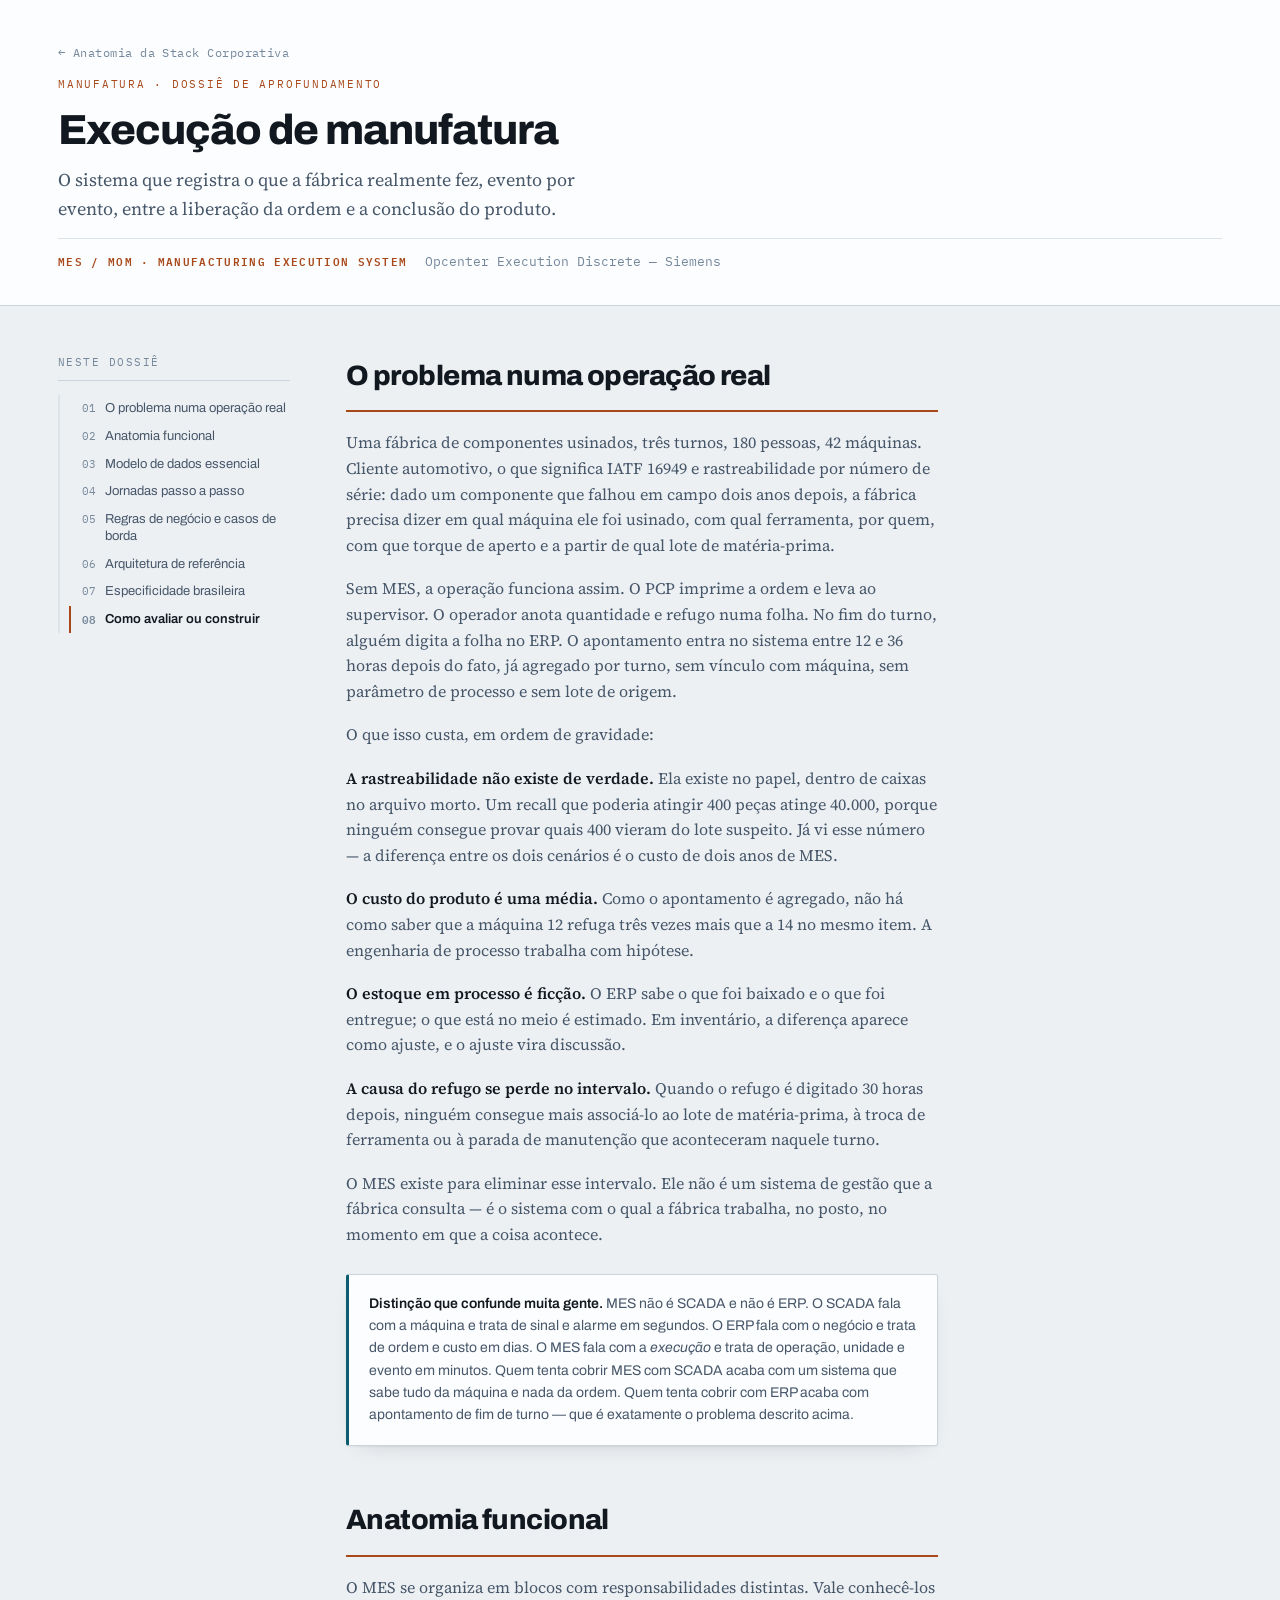
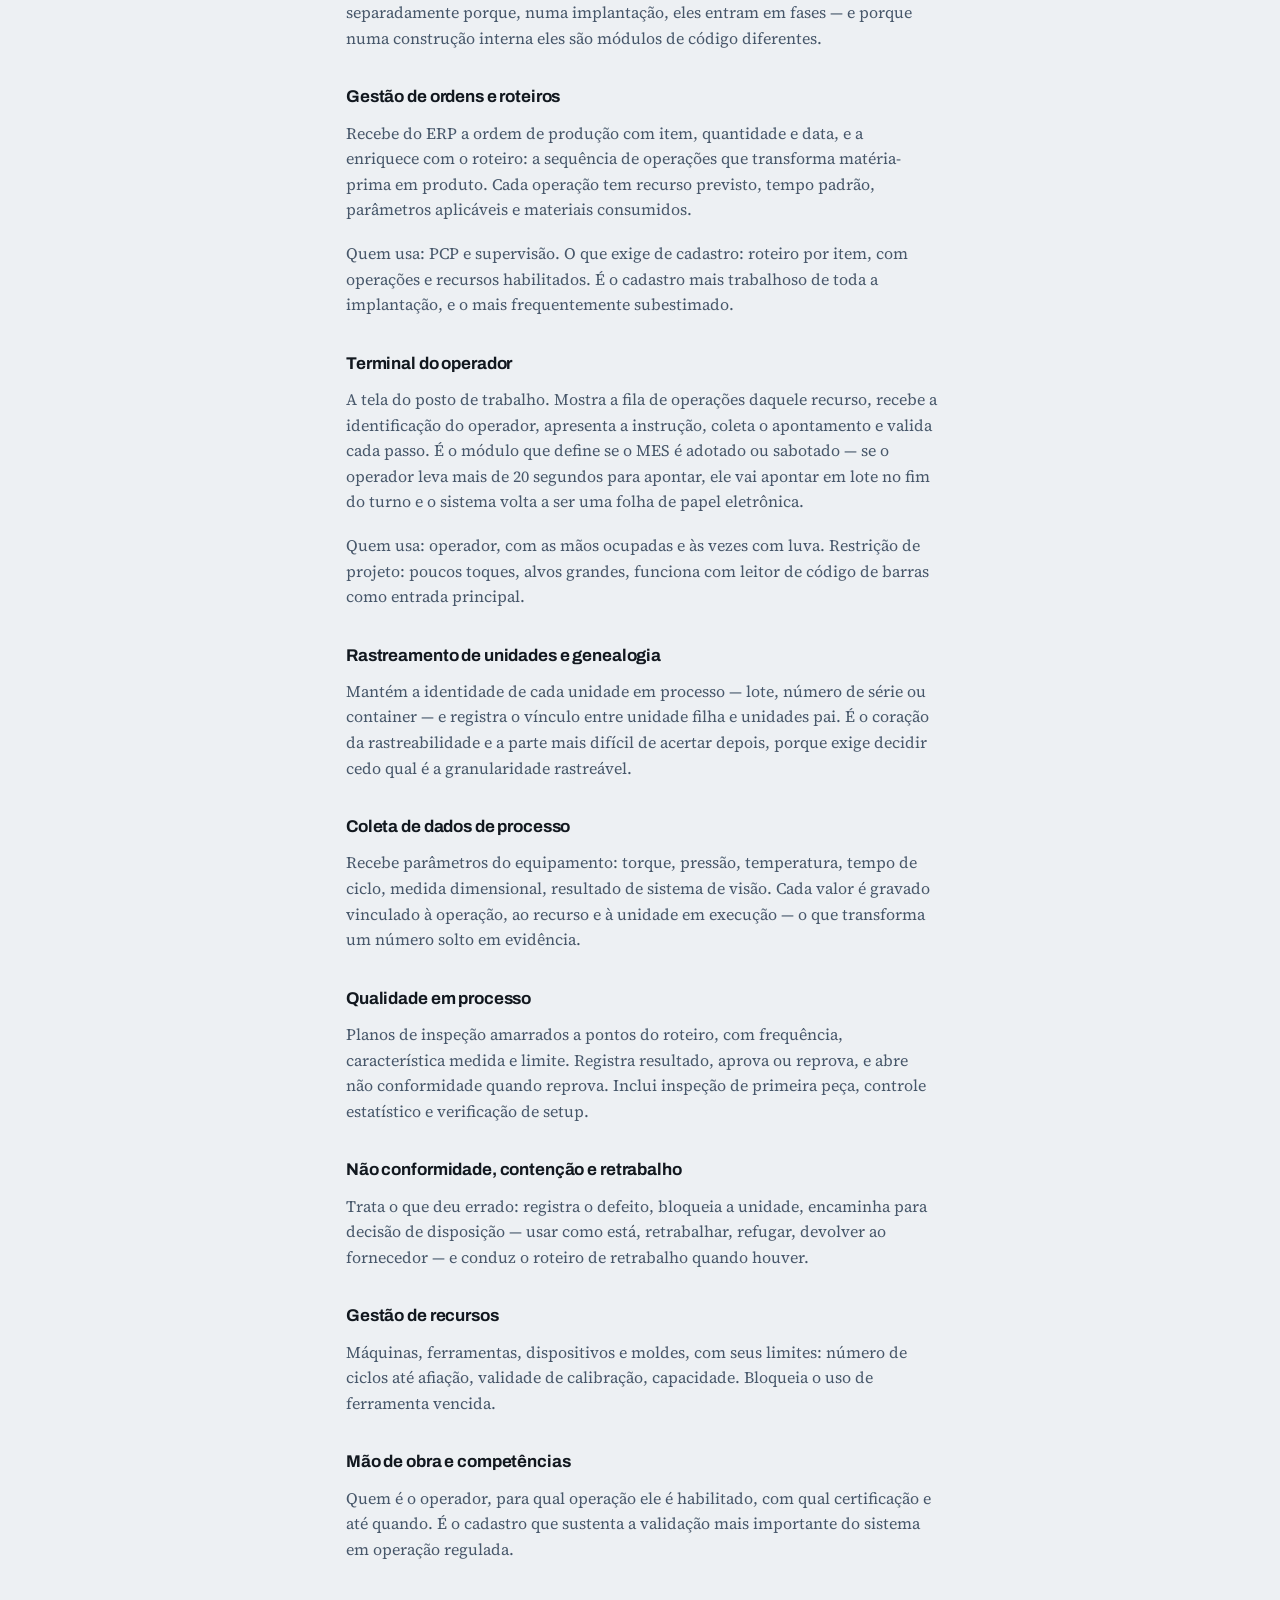
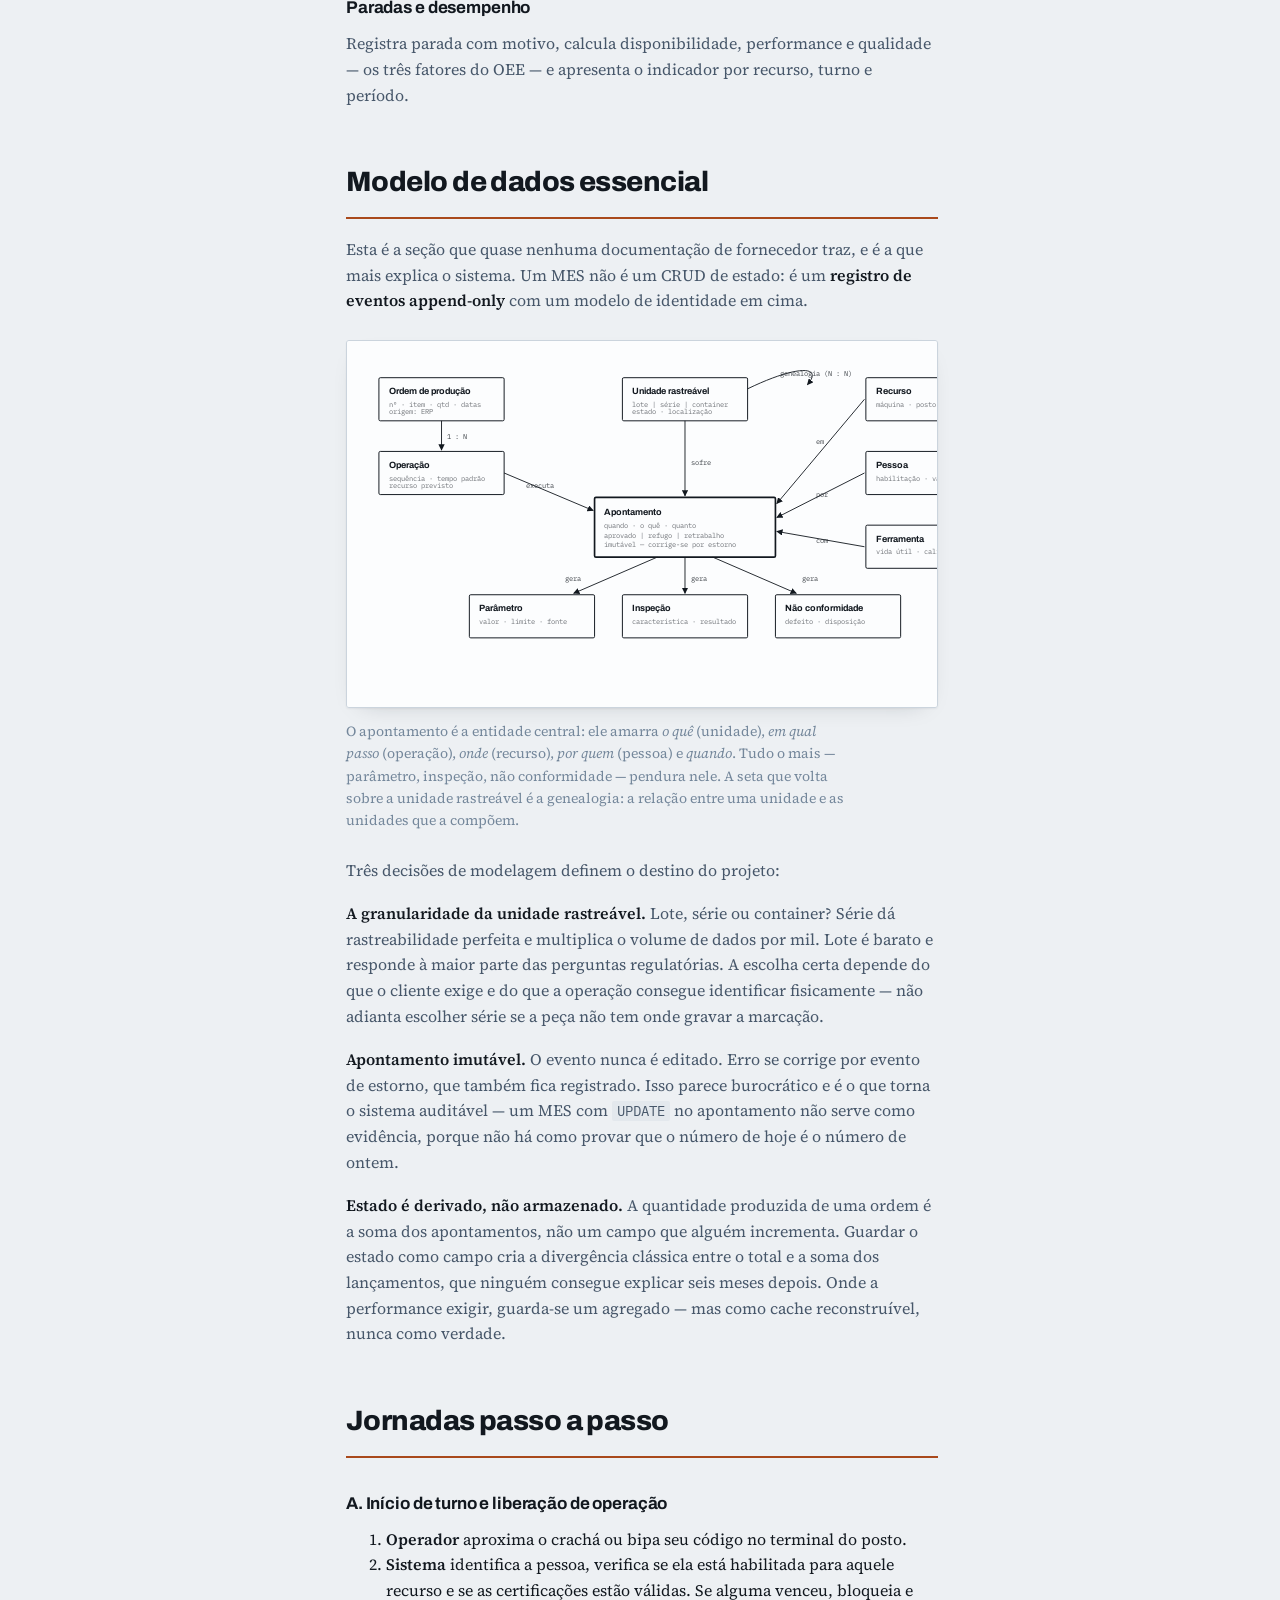
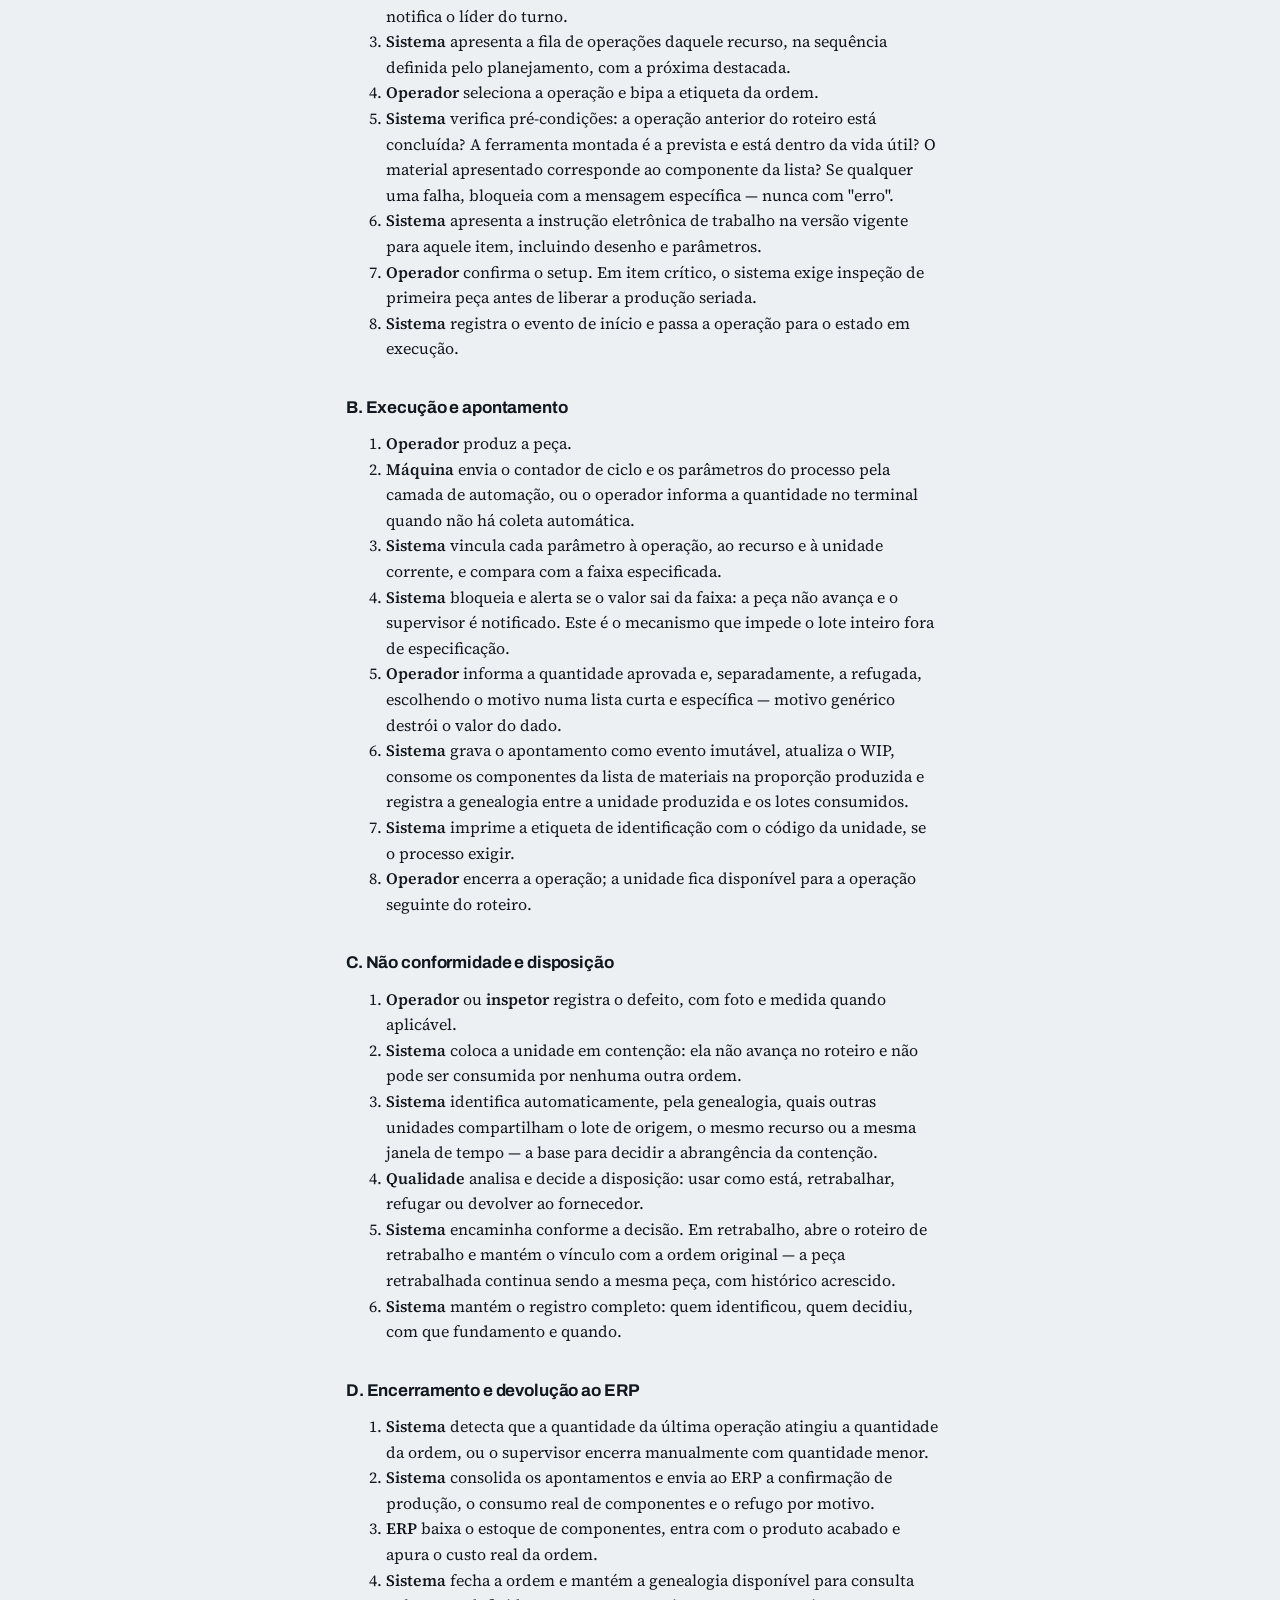
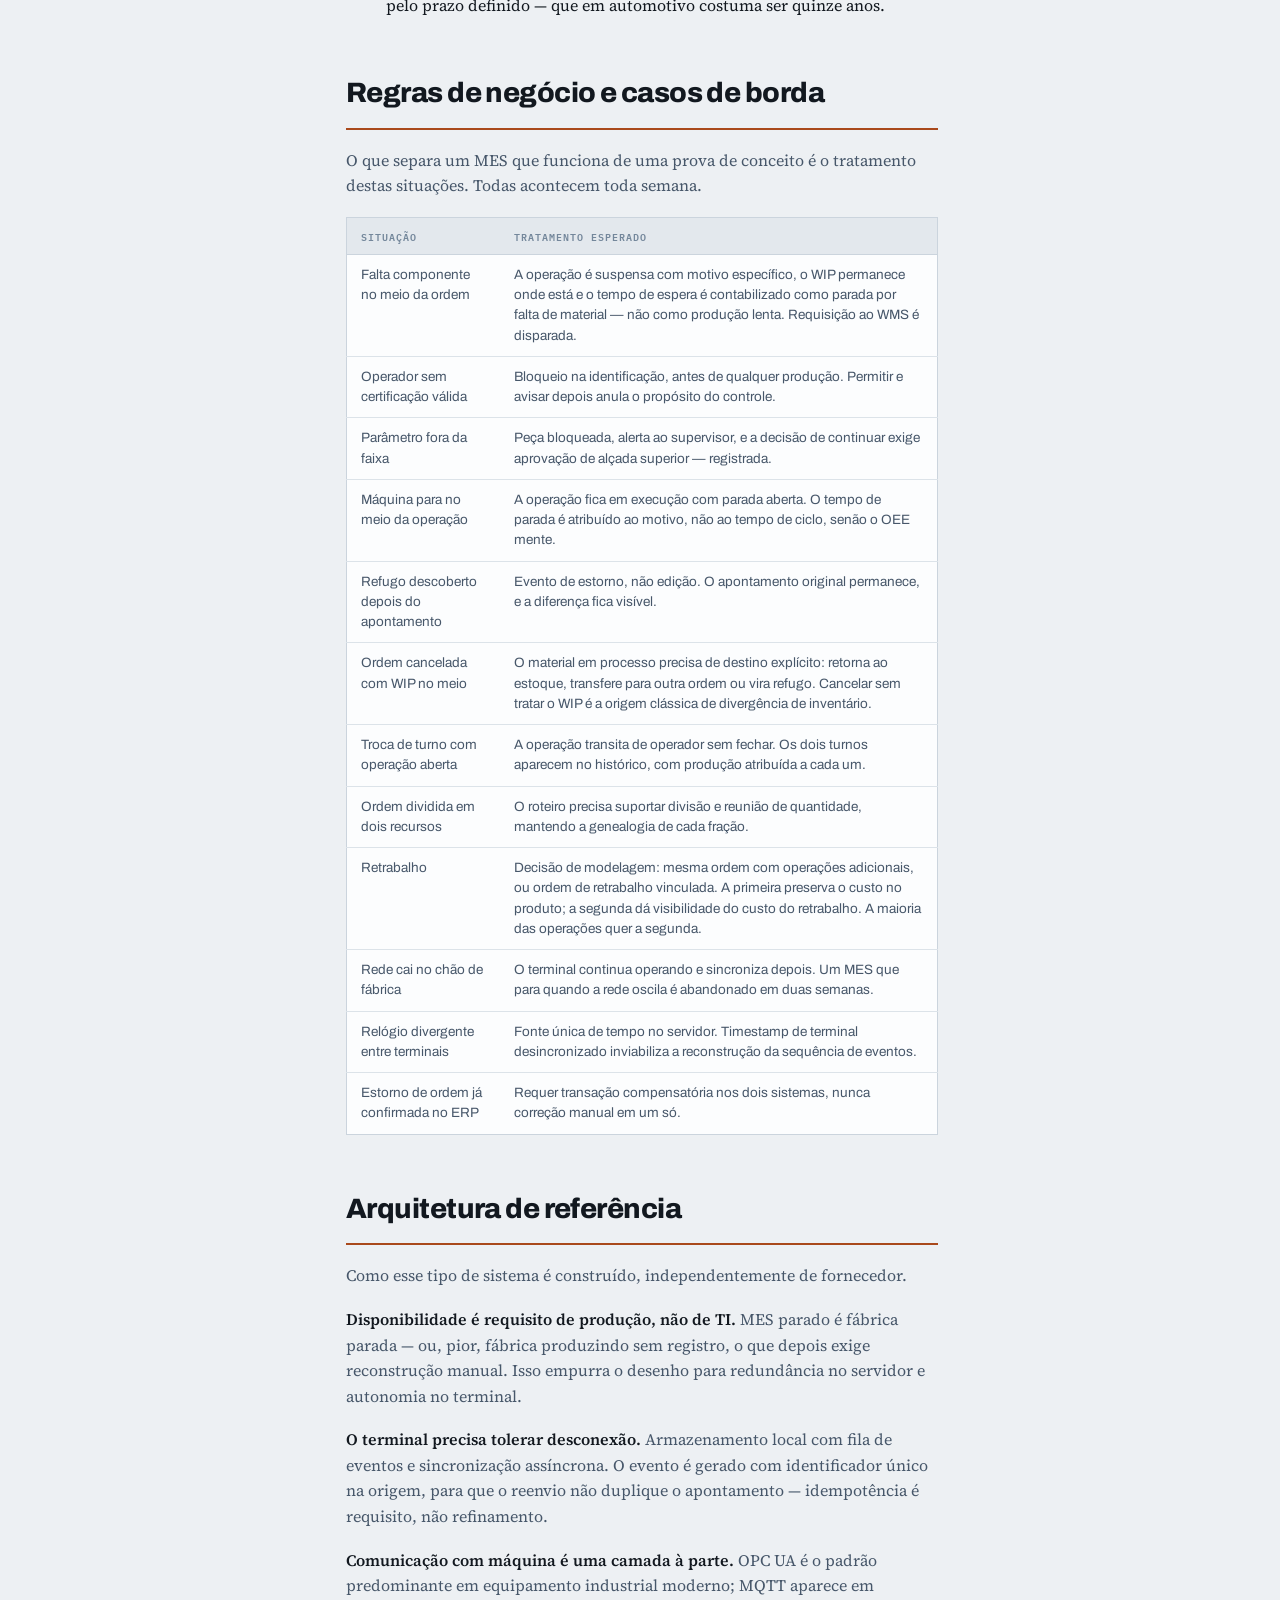
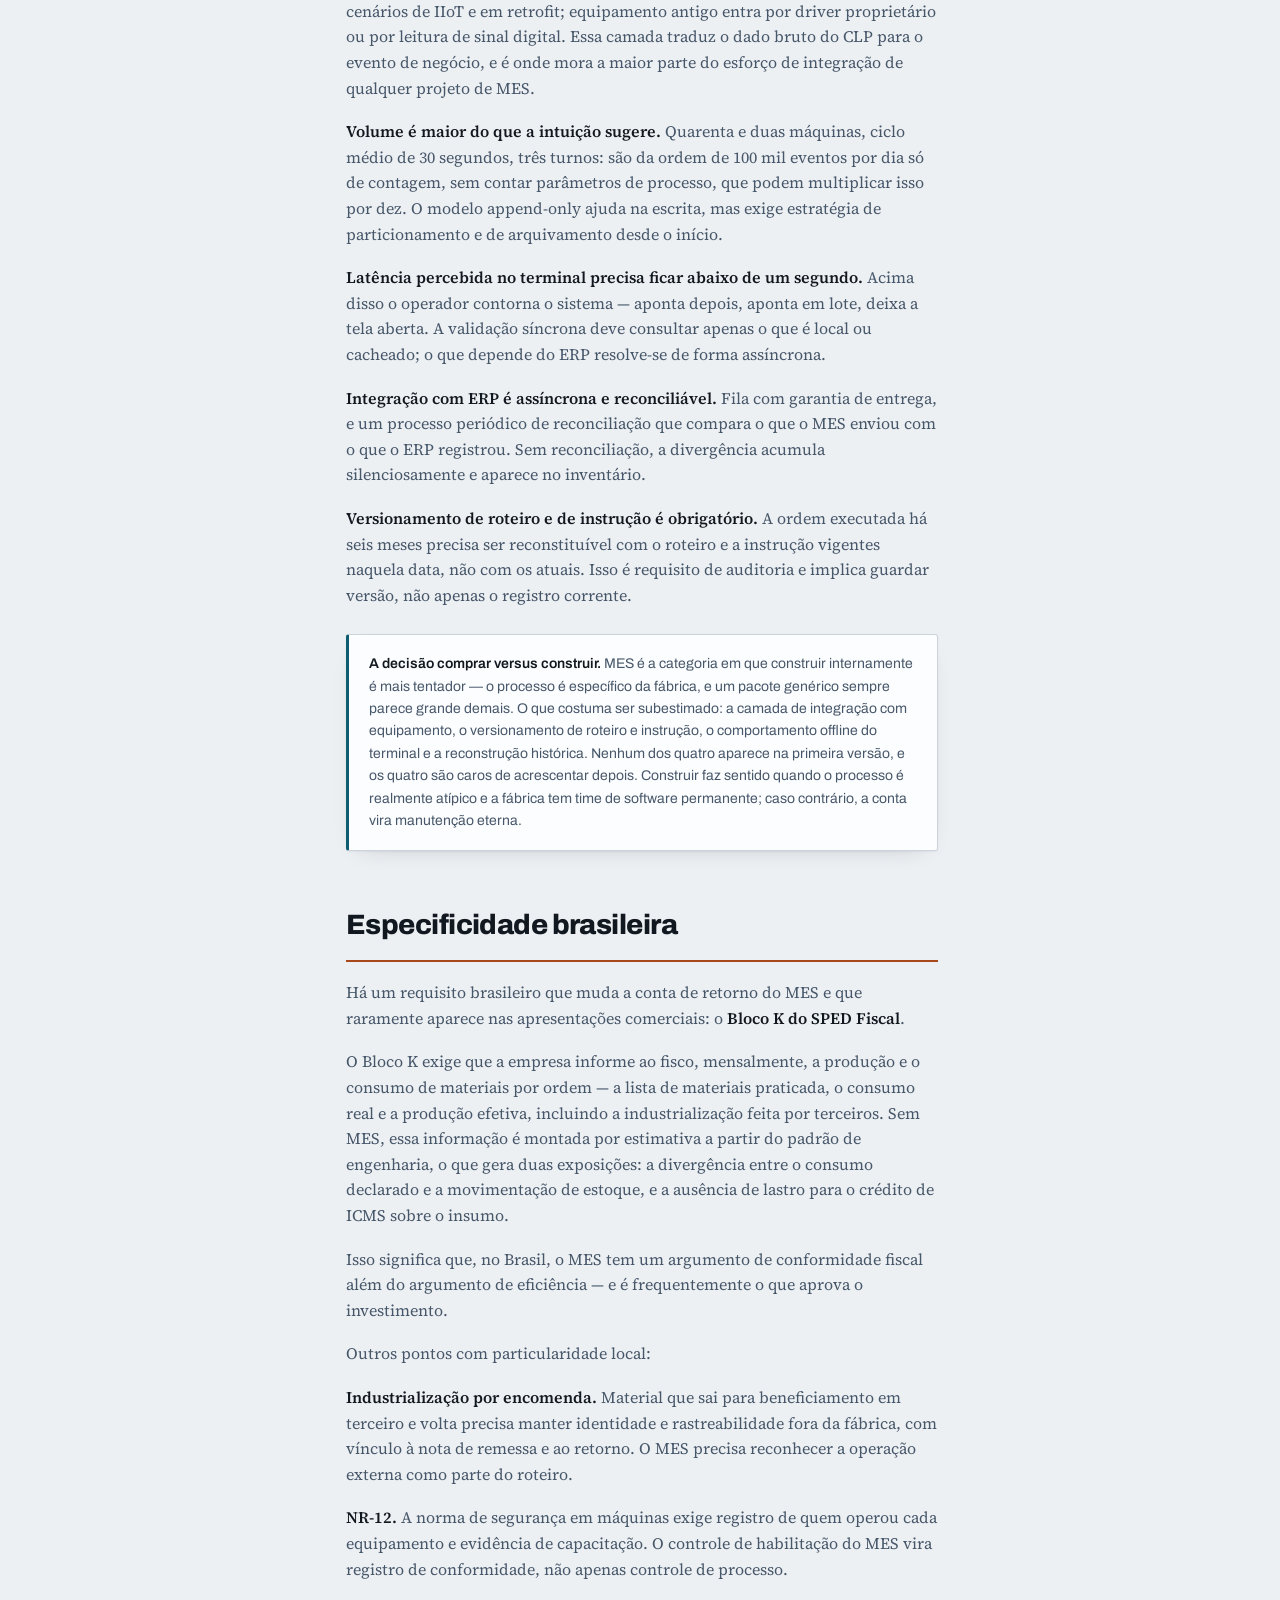
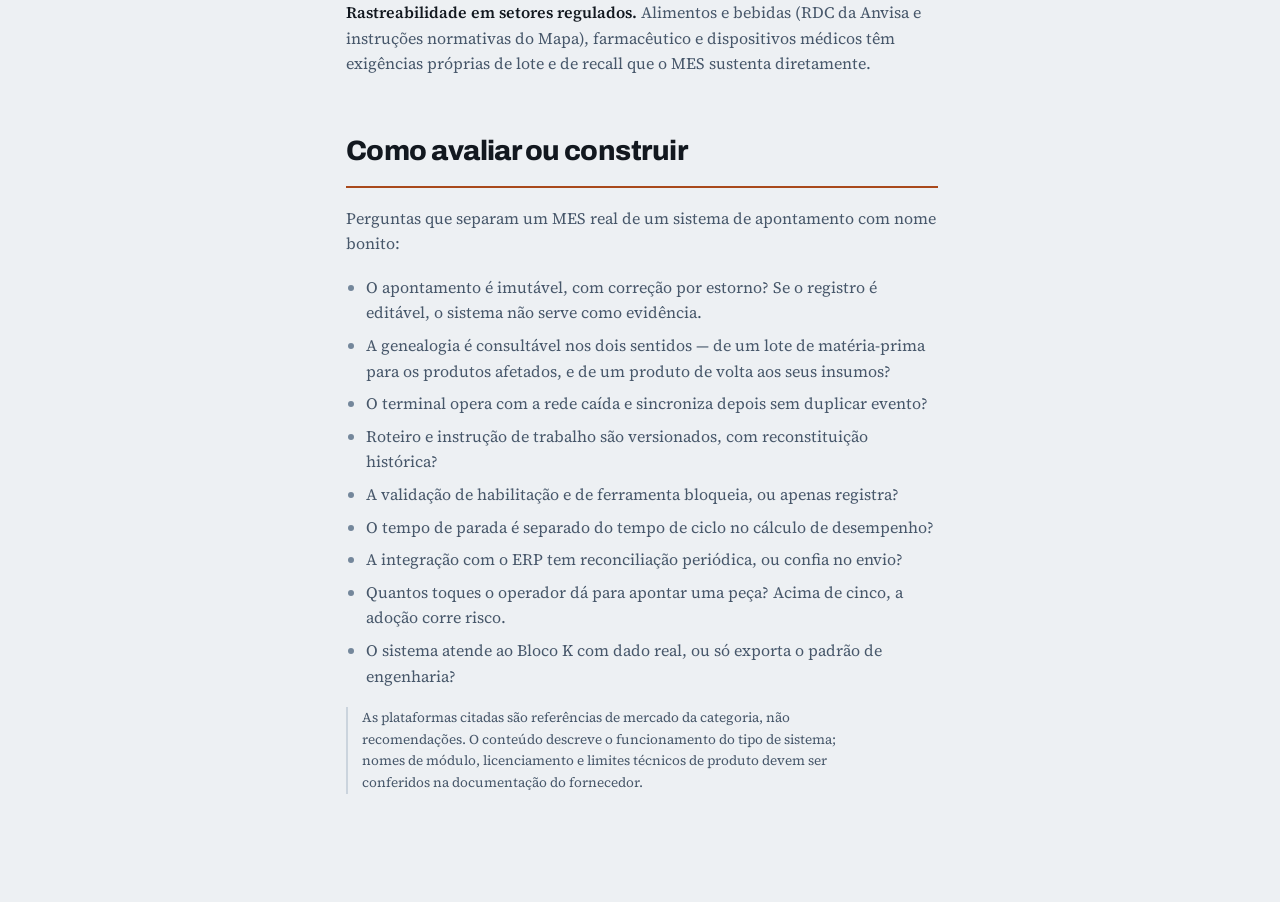
==== mes/index.html @ c18a6b1e "Cria o primeiro dossiê de aprofundamento: MES Introduz um segundo nível de leitura. O índice continu" ====
<!doctype html>
<html lang="pt-BR">
<head>
<meta charset="utf-8">
<meta name="viewport" content="width=device-width, initial-scale=1">
<meta name="description" content="O sistema que registra o que a fábrica realmente fez, evento por evento, entre a liberação da ordem e a conclusão do produto.">
<meta name="color-scheme" content="light dark">
<title>Execução de manufatura — dossiê</title>
<link rel="preconnect" href="https://fonts.googleapis.com">
<link rel="preconnect" href="https://fonts.gstatic.com" crossorigin>
<link rel="stylesheet" href="https://fonts.googleapis.com/css2?family=Archivo:wght@400;500;600;700;800&family=IBM+Plex+Mono:wght@400;500;600&family=Source+Serif+4:opsz,wght@8..60,400;8..60,600&display=swap">
<link rel="stylesheet" href="../assets/style.css">
</head>
<body class="dossie" style="--dom: var(--c-fab)">

<header class="masthead">
  <div class="masthead-inner">
    <a class="voltar" href="../index.html#mes">&larr; Anatomia da Stack Corporativa</a>
    <div class="eyebrow">Manufatura &middot; dossiê de aprofundamento</div>
    <h1>Execução de manufatura</h1>
    <p class="standfirst">O sistema que registra o que a fábrica realmente fez, evento por evento, entre a liberação da ordem e a conclusão do produto.</p>
    <div class="dossie-meta">
      <span class="sigla">MES / MOM · Manufacturing Execution System</span>
      <span class="platform">Opcenter Execution Discrete — Siemens</span>
    </div>
  </div>
</header>

<div class="shell">
  <nav class="rail" aria-label="Seções deste dossiê">
    <div class="rail-title">Neste dossiê</div>
    <ul class="rail-secoes">
        <li><a href="#s1"><span class="num">01</span>O problema numa operação real</a></li>
        <li><a href="#s2"><span class="num">02</span>Anatomia funcional</a></li>
        <li><a href="#s3"><span class="num">03</span>Modelo de dados essencial</a></li>
        <li><a href="#s4"><span class="num">04</span>Jornadas passo a passo</a></li>
        <li><a href="#s5"><span class="num">05</span>Regras de negócio e casos de borda</a></li>
        <li><a href="#s6"><span class="num">06</span>Arquitetura de referência</a></li>
        <li><a href="#s7"><span class="num">07</span>Especificidade brasileira</a></li>
        <li><a href="#s8"><span class="num">08</span>Como avaliar ou construir</a></li>
    </ul>
  </nav>

  <main class="prosa">
    <h2 id="s1">O problema numa operação real</h2>
    <p>Uma fábrica de componentes usinados, três turnos, 180 pessoas, 42 máquinas. Cliente automotivo, o que significa IATF 16949 e rastreabilidade por número de série: dado um componente que falhou em campo dois anos depois, a fábrica precisa dizer em qual máquina ele foi usinado, com qual ferramenta, por quem, com que torque de aperto e a partir de qual lote de matéria-prima.</p>
    <p>Sem MES, a operação funciona assim. O PCP imprime a ordem e leva ao supervisor. O operador anota quantidade e refugo numa folha. No fim do turno, alguém digita a folha no ERP. O apontamento entra no sistema entre 12 e 36 horas depois do fato, já agregado por turno, sem vínculo com máquina, sem parâmetro de processo e sem lote de origem.</p>
    <p>O que isso custa, em ordem de gravidade:</p>
    <p><strong>A rastreabilidade não existe de verdade.</strong> Ela existe no papel, dentro de caixas no arquivo morto. Um recall que poderia atingir 400 peças atinge 40.000, porque ninguém consegue provar quais 400 vieram do lote suspeito. Já vi esse número — a diferença entre os dois cenários é o custo de dois anos de MES.</p>
    <p><strong>O custo do produto é uma média.</strong> Como o apontamento é agregado, não há como saber que a máquina 12 refuga três vezes mais que a 14 no mesmo item. A engenharia de processo trabalha com hipótese.</p>
    <p><strong>O estoque em processo é ficção.</strong> O ERP sabe o que foi baixado e o que foi entregue; o que está no meio é estimado. Em inventário, a diferença aparece como ajuste, e o ajuste vira discussão.</p>
    <p><strong>A causa do refugo se perde no intervalo.</strong> Quando o refugo é digitado 30 horas depois, ninguém consegue mais associá-lo ao lote de matéria-prima, à troca de ferramenta ou à parada de manutenção que aconteceram naquele turno.</p>
    <p>O MES existe para eliminar esse intervalo. Ele não é um sistema de gestão que a fábrica consulta — é o sistema com o qual a fábrica trabalha, no posto, no momento em que a coisa acontece.</p>
    <aside class="cx cx-nota">
    <p><strong>Distinção que confunde muita gente.</strong> MES não é SCADA e não é ERP. O SCADA fala com a máquina e trata de sinal e alarme em segundos. O ERP fala com o negócio e trata de ordem e custo em dias. O MES fala com a <em>execução</em> e trata de operação, unidade e evento em minutos. Quem tenta cobrir MES com SCADA acaba com um sistema que sabe tudo da máquina e nada da ordem. Quem tenta cobrir com ERP acaba com apontamento de fim de turno — que é exatamente o problema descrito acima.</p>
    </aside>
    <h2 id="s2">Anatomia funcional</h2>
    <p>O MES se organiza em blocos com responsabilidades distintas. Vale conhecê-los separadamente porque, numa implantação, eles entram em fases — e porque numa construção interna eles são módulos de código diferentes.</p>
    <h3>Gestão de ordens e roteiros</h3>
    <p>Recebe do ERP a ordem de produção com item, quantidade e data, e a enriquece com o roteiro: a sequência de operações que transforma matéria-prima em produto. Cada operação tem recurso previsto, tempo padrão, parâmetros aplicáveis e materiais consumidos.</p>
    <p>Quem usa: PCP e supervisão. O que exige de cadastro: roteiro por item, com operações e recursos habilitados. É o cadastro mais trabalhoso de toda a implantação, e o mais frequentemente subestimado.</p>
    <h3>Terminal do operador</h3>
    <p>A tela do posto de trabalho. Mostra a fila de operações daquele recurso, recebe a identificação do operador, apresenta a instrução, coleta o apontamento e valida cada passo. É o módulo que define se o MES é adotado ou sabotado — se o operador leva mais de 20 segundos para apontar, ele vai apontar em lote no fim do turno e o sistema volta a ser uma folha de papel eletrônica.</p>
    <p>Quem usa: operador, com as mãos ocupadas e às vezes com luva. Restrição de projeto: poucos toques, alvos grandes, funciona com leitor de código de barras como entrada principal.</p>
    <h3>Rastreamento de unidades e genealogia</h3>
    <p>Mantém a identidade de cada unidade em processo — lote, número de série ou container — e registra o vínculo entre unidade filha e unidades pai. É o coração da rastreabilidade e a parte mais difícil de acertar depois, porque exige decidir cedo qual é a granularidade rastreável.</p>
    <h3>Coleta de dados de processo</h3>
    <p>Recebe parâmetros do equipamento: torque, pressão, temperatura, tempo de ciclo, medida dimensional, resultado de sistema de visão. Cada valor é gravado vinculado à operação, ao recurso e à unidade em execução — o que transforma um número solto em evidência.</p>
    <h3>Qualidade em processo</h3>
    <p>Planos de inspeção amarrados a pontos do roteiro, com frequência, característica medida e limite. Registra resultado, aprova ou reprova, e abre não conformidade quando reprova. Inclui inspeção de primeira peça, controle estatístico e verificação de setup.</p>
    <h3>Não conformidade, contenção e retrabalho</h3>
    <p>Trata o que deu errado: registra o defeito, bloqueia a unidade, encaminha para decisão de disposição — usar como está, retrabalhar, refugar, devolver ao fornecedor — e conduz o roteiro de retrabalho quando houver.</p>
    <h3>Gestão de recursos</h3>
    <p>Máquinas, ferramentas, dispositivos e moldes, com seus limites: número de ciclos até afiação, validade de calibração, capacidade. Bloqueia o uso de ferramenta vencida.</p>
    <h3>Mão de obra e competências</h3>
    <p>Quem é o operador, para qual operação ele é habilitado, com qual certificação e até quando. É o cadastro que sustenta a validação mais importante do sistema em operação regulada.</p>
    <h3>Paradas e desempenho</h3>
    <p>Registra parada com motivo, calcula disponibilidade, performance e qualidade — os três fatores do OEE — e apresenta o indicador por recurso, turno e período.</p>
    <h2 id="s3">Modelo de dados essencial</h2>
    <p>Esta é a seção que quase nenhuma documentação de fornecedor traz, e é a que mais explica o sistema. Um MES não é um CRUD de estado: é um <strong>registro de eventos append-only</strong> com um modelo de identidade em cima.</p>
    <figure>
    <div class="figwrap">
    <svg viewBox="0 0 920 480" role="img" aria-label="Modelo de dados do MES: a ordem se decompõe em operações; a unidade de rastreamento carrega a identidade do produto e se liga a unidades pai por genealogia; o apontamento é o evento central que amarra unidade, operação, recurso e pessoa num instante, e dele derivam parâmetros, inspeções e não conformidades.">
      <defs>
        <marker id="a" viewBox="0 0 10 10" refX="9" refY="5" markerWidth="7" markerHeight="7" orient="auto-start-reverse">
          <path d="M 0 0 L 10 5 L 0 10 z" fill="currentColor"/>
        </marker>
      </defs>
    
      <g fill="none" stroke="currentColor" stroke-width="1.4">
        <rect x="20"  y="24"  width="180" height="62" rx="2"/>
        <rect x="20"  y="130" width="180" height="62" rx="2"/>
        <rect x="370" y="24"  width="180" height="62" rx="2"/>
        <rect x="720" y="24"  width="180" height="62" rx="2"/>
        <rect x="720" y="130" width="180" height="62" rx="2"/>
        <rect x="720" y="236" width="180" height="62" rx="2"/>
      </g>
      <rect x="330" y="196" width="260" height="86" rx="2" fill="none" stroke="currentColor" stroke-width="2.4"/>
      <g fill="none" stroke="currentColor" stroke-width="1.4">
        <rect x="150" y="336" width="180" height="62" rx="2"/>
        <rect x="370" y="336" width="180" height="62" rx="2"/>
        <rect x="590" y="336" width="180" height="62" rx="2"/>
      </g>
    
      <g font-family="Archivo, sans-serif" font-size="13" font-weight="700" fill="currentColor">
        <text x="34" y="48">Ordem de produção</text>
        <text x="34" y="154">Operação</text>
        <text x="384" y="48">Unidade rastreável</text>
        <text x="734" y="48">Recurso</text>
        <text x="734" y="154">Pessoa</text>
        <text x="734" y="260">Ferramenta</text>
        <text x="344" y="222">Apontamento</text>
        <text x="164" y="360">Parâmetro</text>
        <text x="384" y="360">Inspeção</text>
        <text x="604" y="360">Não conformidade</text>
      </g>
      <g font-family="IBM Plex Mono, monospace" font-size="10" fill="currentColor" opacity=".6">
        <text x="34" y="66">nº · item · qtd · datas</text>
        <text x="34" y="76">origem: ERP</text>
        <text x="34" y="172">sequência · tempo padrão</text>
        <text x="34" y="182">recurso previsto</text>
        <text x="384" y="66">lote | série | container</text>
        <text x="384" y="76">estado · localização</text>
        <text x="734" y="66">máquina · posto</text>
        <text x="734" y="172">habilitação · validade</text>
        <text x="734" y="278">vida útil · calibração</text>
        <text x="344" y="240">quando · o quê · quanto</text>
        <text x="344" y="254">aprovado | refugo | retrabalho</text>
        <text x="344" y="268">imutável — corrige-se por estorno</text>
        <text x="164" y="378">valor · limite · fonte</text>
        <text x="384" y="378">característica · resultado</text>
        <text x="604" y="378">defeito · disposição</text>
      </g>
    
      <g stroke="currentColor" stroke-width="1.3" marker-end="url(#a)">
        <line x1="110" y1="86"  x2="110" y2="128"/>
        <line x1="200" y1="161" x2="328" y2="215"/>
        <line x1="460" y1="86"  x2="460" y2="194"/>
        <line x1="718" y1="55"  x2="592" y2="205"/>
        <line x1="718" y1="161" x2="592" y2="225"/>
        <line x1="718" y1="267" x2="592" y2="245"/>
        <line x1="420" y1="282" x2="300" y2="334"/>
        <line x1="460" y1="282" x2="460" y2="334"/>
        <line x1="500" y1="282" x2="620" y2="334"/>
      </g>
      <path d="M 550 40 C 620 6 660 6 636 34" fill="none" stroke="currentColor" stroke-width="1.3" marker-end="url(#a)"/>
    
      <g font-family="IBM Plex Mono, monospace" font-size="10" fill="currentColor" opacity=".8">
        <text x="118" y="112">1 : N</text>
        <text x="232" y="182">executa</text>
        <text x="468" y="150">sofre</text>
        <text x="648" y="120">em</text>
        <text x="648" y="196">por</text>
        <text x="648" y="262">com</text>
        <text x="596" y="22">genealogia (N : N)</text>
        <text x="288" y="316">gera</text>
        <text x="468" y="316">gera</text>
        <text x="628" y="316">gera</text>
      </g>
    </svg>
    </div>
    <figcaption>O apontamento é a entidade central: ele amarra <em>o quê</em> (unidade), <em>em qual passo</em> (operação), <em>onde</em> (recurso), <em>por quem</em> (pessoa) e <em>quando</em>. Tudo o mais — parâmetro, inspeção, não conformidade — pendura nele. A seta que volta sobre a unidade rastreável é a genealogia: a relação entre uma unidade e as unidades que a compõem.</figcaption>
    </figure>
    
    <p>Três decisões de modelagem definem o destino do projeto:</p>
    <p><strong>A granularidade da unidade rastreável.</strong> Lote, série ou container? Série dá rastreabilidade perfeita e multiplica o volume de dados por mil. Lote é barato e responde à maior parte das perguntas regulatórias. A escolha certa depende do que o cliente exige e do que a operação consegue identificar fisicamente — não adianta escolher série se a peça não tem onde gravar a marcação.</p>
    <p><strong>Apontamento imutável.</strong> O evento nunca é editado. Erro se corrige por evento de estorno, que também fica registrado. Isso parece burocrático e é o que torna o sistema auditável — um MES com <code>UPDATE</code> no apontamento não serve como evidência, porque não há como provar que o número de hoje é o número de ontem.</p>
    <p><strong>Estado é derivado, não armazenado.</strong> A quantidade produzida de uma ordem é a soma dos apontamentos, não um campo que alguém incrementa. Guardar o estado como campo cria a divergência clássica entre o total e a soma dos lançamentos, que ninguém consegue explicar seis meses depois. Onde a performance exigir, guarda-se um agregado — mas como cache reconstruível, nunca como verdade.</p>
    <h2 id="s4">Jornadas passo a passo</h2>
    <h3>A. Início de turno e liberação de operação</h3>
    <ol>
    <li><strong>Operador</strong> aproxima o crachá ou bipa seu código no terminal do posto.</li>
    <li><strong>Sistema</strong> identifica a pessoa, verifica se ela está habilitada para aquele recurso e se as certificações estão válidas. Se alguma venceu, bloqueia e notifica o líder do turno.</li>
    <li><strong>Sistema</strong> apresenta a fila de operações daquele recurso, na sequência definida pelo planejamento, com a próxima destacada.</li>
    <li><strong>Operador</strong> seleciona a operação e bipa a etiqueta da ordem.</li>
    <li><strong>Sistema</strong> verifica pré-condições: a operação anterior do roteiro está concluída? A ferramenta montada é a prevista e está dentro da vida útil? O material apresentado corresponde ao componente da lista? Se qualquer uma falha, bloqueia com a mensagem específica — nunca com "erro".</li>
    <li><strong>Sistema</strong> apresenta a instrução eletrônica de trabalho na versão vigente para aquele item, incluindo desenho e parâmetros.</li>
    <li><strong>Operador</strong> confirma o setup. Em item crítico, o sistema exige inspeção de primeira peça antes de liberar a produção seriada.</li>
    <li class="jornada"><strong>Sistema</strong> registra o evento de início e passa a operação para o estado em execução.</li>
    </ol>
    <h3>B. Execução e apontamento</h3>
    <ol>
    <li><strong>Operador</strong> produz a peça.</li>
    <li><strong>Máquina</strong> envia o contador de ciclo e os parâmetros do processo pela camada de automação, ou o operador informa a quantidade no terminal quando não há coleta automática.</li>
    <li><strong>Sistema</strong> vincula cada parâmetro à operação, ao recurso e à unidade corrente, e compara com a faixa especificada.</li>
    <li><strong>Sistema</strong> bloqueia e alerta se o valor sai da faixa: a peça não avança e o supervisor é notificado. Este é o mecanismo que impede o lote inteiro fora de especificação.</li>
    <li><strong>Operador</strong> informa a quantidade aprovada e, separadamente, a refugada, escolhendo o motivo numa lista curta e específica — motivo genérico destrói o valor do dado.</li>
    <li><strong>Sistema</strong> grava o apontamento como evento imutável, atualiza o WIP, consome os componentes da lista de materiais na proporção produzida e registra a genealogia entre a unidade produzida e os lotes consumidos.</li>
    <li><strong>Sistema</strong> imprime a etiqueta de identificação com o código da unidade, se o processo exigir.</li>
    <li class="jornada"><strong>Operador</strong> encerra a operação; a unidade fica disponível para a operação seguinte do roteiro.</li>
    </ol>
    <h3>C. Não conformidade e disposição</h3>
    <ol>
    <li><strong>Operador</strong> ou <strong>inspetor</strong> registra o defeito, com foto e medida quando aplicável.</li>
    <li><strong>Sistema</strong> coloca a unidade em contenção: ela não avança no roteiro e não pode ser consumida por nenhuma outra ordem.</li>
    <li><strong>Sistema</strong> identifica automaticamente, pela genealogia, quais outras unidades compartilham o lote de origem, o mesmo recurso ou a mesma janela de tempo — a base para decidir a abrangência da contenção.</li>
    <li><strong>Qualidade</strong> analisa e decide a disposição: usar como está, retrabalhar, refugar ou devolver ao fornecedor.</li>
    <li><strong>Sistema</strong> encaminha conforme a decisão. Em retrabalho, abre o roteiro de retrabalho e mantém o vínculo com a ordem original — a peça retrabalhada continua sendo a mesma peça, com histórico acrescido.</li>
    <li class="jornada"><strong>Sistema</strong> mantém o registro completo: quem identificou, quem decidiu, com que fundamento e quando.</li>
    </ol>
    <h3>D. Encerramento e devolução ao ERP</h3>
    <ol>
    <li><strong>Sistema</strong> detecta que a quantidade da última operação atingiu a quantidade da ordem, ou o supervisor encerra manualmente com quantidade menor.</li>
    <li><strong>Sistema</strong> consolida os apontamentos e envia ao ERP a confirmação de produção, o consumo real de componentes e o refugo por motivo.</li>
    <li><strong>ERP</strong> baixa o estoque de componentes, entra com o produto acabado e apura o custo real da ordem.</li>
    <li class="jornada"><strong>Sistema</strong> fecha a ordem e mantém a genealogia disponível para consulta pelo prazo definido — que em automotivo costuma ser quinze anos.</li>
    </ol>
    <h2 id="s5">Regras de negócio e casos de borda</h2>
    <p>O que separa um MES que funciona de uma prova de conceito é o tratamento destas situações. Todas acontecem toda semana.</p>
    <table>
    <thead>
    <tr>
    <th>Situação</th>
    <th>Tratamento esperado</th>
    </tr>
    </thead>
    <tbody>
    <tr>
    <td>Falta componente no meio da ordem</td>
    <td>A operação é suspensa com motivo específico, o WIP permanece onde está e o tempo de espera é contabilizado como parada por falta de material — não como produção lenta. Requisição ao WMS é disparada.</td>
    </tr>
    <tr>
    <td>Operador sem certificação válida</td>
    <td>Bloqueio na identificação, antes de qualquer produção. Permitir e avisar depois anula o propósito do controle.</td>
    </tr>
    <tr>
    <td>Parâmetro fora da faixa</td>
    <td>Peça bloqueada, alerta ao supervisor, e a decisão de continuar exige aprovação de alçada superior — registrada.</td>
    </tr>
    <tr>
    <td>Máquina para no meio da operação</td>
    <td>A operação fica em execução com parada aberta. O tempo de parada é atribuído ao motivo, não ao tempo de ciclo, senão o OEE mente.</td>
    </tr>
    <tr>
    <td>Refugo descoberto depois do apontamento</td>
    <td>Evento de estorno, não edição. O apontamento original permanece, e a diferença fica visível.</td>
    </tr>
    <tr>
    <td>Ordem cancelada com WIP no meio</td>
    <td>O material em processo precisa de destino explícito: retorna ao estoque, transfere para outra ordem ou vira refugo. Cancelar sem tratar o WIP é a origem clássica de divergência de inventário.</td>
    </tr>
    <tr>
    <td>Troca de turno com operação aberta</td>
    <td>A operação transita de operador sem fechar. Os dois turnos aparecem no histórico, com produção atribuída a cada um.</td>
    </tr>
    <tr>
    <td>Ordem dividida em dois recursos</td>
    <td>O roteiro precisa suportar divisão e reunião de quantidade, mantendo a genealogia de cada fração.</td>
    </tr>
    <tr>
    <td>Retrabalho</td>
    <td>Decisão de modelagem: mesma ordem com operações adicionais, ou ordem de retrabalho vinculada. A primeira preserva o custo no produto; a segunda dá visibilidade do custo do retrabalho. A maioria das operações quer a segunda.</td>
    </tr>
    <tr>
    <td>Rede cai no chão de fábrica</td>
    <td>O terminal continua operando e sincroniza depois. Um MES que para quando a rede oscila é abandonado em duas semanas.</td>
    </tr>
    <tr>
    <td>Relógio divergente entre terminais</td>
    <td>Fonte única de tempo no servidor. Timestamp de terminal desincronizado inviabiliza a reconstrução da sequência de eventos.</td>
    </tr>
    <tr>
    <td>Estorno de ordem já confirmada no ERP</td>
    <td>Requer transação compensatória nos dois sistemas, nunca correção manual em um só.</td>
    </tr>
    </tbody>
    </table>
    <h2 id="s6">Arquitetura de referência</h2>
    <p>Como esse tipo de sistema é construído, independentemente de fornecedor.</p>
    <p><strong>Disponibilidade é requisito de produção, não de TI.</strong> MES parado é fábrica parada — ou, pior, fábrica produzindo sem registro, o que depois exige reconstrução manual. Isso empurra o desenho para redundância no servidor e autonomia no terminal.</p>
    <p><strong>O terminal precisa tolerar desconexão.</strong> Armazenamento local com fila de eventos e sincronização assíncrona. O evento é gerado com identificador único na origem, para que o reenvio não duplique o apontamento — idempotência é requisito, não refinamento.</p>
    <p><strong>Comunicação com máquina é uma camada à parte.</strong> OPC UA é o padrão predominante em equipamento industrial moderno; MQTT aparece em cenários de IIoT e em retrofit; equipamento antigo entra por driver proprietário ou por leitura de sinal digital. Essa camada traduz o dado bruto do CLP para o evento de negócio, e é onde mora a maior parte do esforço de integração de qualquer projeto de MES.</p>
    <p><strong>Volume é maior do que a intuição sugere.</strong> Quarenta e duas máquinas, ciclo médio de 30 segundos, três turnos: são da ordem de 100 mil eventos por dia só de contagem, sem contar parâmetros de processo, que podem multiplicar isso por dez. O modelo append-only ajuda na escrita, mas exige estratégia de particionamento e de arquivamento desde o início.</p>
    <p><strong>Latência percebida no terminal precisa ficar abaixo de um segundo.</strong> Acima disso o operador contorna o sistema — aponta depois, aponta em lote, deixa a tela aberta. A validação síncrona deve consultar apenas o que é local ou cacheado; o que depende do ERP resolve-se de forma assíncrona.</p>
    <p><strong>Integração com ERP é assíncrona e reconciliável.</strong> Fila com garantia de entrega, e um processo periódico de reconciliação que compara o que o MES enviou com o que o ERP registrou. Sem reconciliação, a divergência acumula silenciosamente e aparece no inventário.</p>
    <p><strong>Versionamento de roteiro e de instrução é obrigatório.</strong> A ordem executada há seis meses precisa ser reconstituível com o roteiro e a instrução vigentes naquela data, não com os atuais. Isso é requisito de auditoria e implica guardar versão, não apenas o registro corrente.</p>
    <aside class="cx cx-nota">
    <p><strong>A decisão comprar versus construir.</strong> MES é a categoria em que construir internamente é mais tentador — o processo é específico da fábrica, e um pacote genérico sempre parece grande demais. O que costuma ser subestimado: a camada de integração com equipamento, o versionamento de roteiro e instrução, o comportamento offline do terminal e a reconstrução histórica. Nenhum dos quatro aparece na primeira versão, e os quatro são caros de acrescentar depois. Construir faz sentido quando o processo é realmente atípico e a fábrica tem time de software permanente; caso contrário, a conta vira manutenção eterna.</p>
    </aside>
    <h2 id="s7">Especificidade brasileira</h2>
    <p>Há um requisito brasileiro que muda a conta de retorno do MES e que raramente aparece nas apresentações comerciais: o <strong>Bloco K do SPED Fiscal</strong>.</p>
    <p>O Bloco K exige que a empresa informe ao fisco, mensalmente, a produção e o consumo de materiais por ordem — a lista de materiais praticada, o consumo real e a produção efetiva, incluindo a industrialização feita por terceiros. Sem MES, essa informação é montada por estimativa a partir do padrão de engenharia, o que gera duas exposições: a divergência entre o consumo declarado e a movimentação de estoque, e a ausência de lastro para o crédito de ICMS sobre o insumo.</p>
    <p>Isso significa que, no Brasil, o MES tem um argumento de conformidade fiscal além do argumento de eficiência — e é frequentemente o que aprova o investimento.</p>
    <p>Outros pontos com particularidade local:</p>
    <p><strong>Industrialização por encomenda.</strong> Material que sai para beneficiamento em terceiro e volta precisa manter identidade e rastreabilidade fora da fábrica, com vínculo à nota de remessa e ao retorno. O MES precisa reconhecer a operação externa como parte do roteiro.</p>
    <p><strong>NR-12.</strong> A norma de segurança em máquinas exige registro de quem operou cada equipamento e evidência de capacitação. O controle de habilitação do MES vira registro de conformidade, não apenas controle de processo.</p>
    <p><strong>Rastreabilidade em setores regulados.</strong> Alimentos e bebidas (RDC da Anvisa e instruções normativas do Mapa), farmacêutico e dispositivos médicos têm exigências próprias de lote e de recall que o MES sustenta diretamente.</p>
    <h2 id="s8">Como avaliar ou construir</h2>
    <p>Perguntas que separam um MES real de um sistema de apontamento com nome bonito:</p>
    <ul>
    <li>O apontamento é imutável, com correção por estorno? Se o registro é editável, o sistema não serve como evidência.</li>
    <li>A genealogia é consultável nos dois sentidos — de um lote de matéria-prima para os produtos afetados, e de um produto de volta aos seus insumos?</li>
    <li>O terminal opera com a rede caída e sincroniza depois sem duplicar evento?</li>
    <li>Roteiro e instrução de trabalho são versionados, com reconstituição histórica?</li>
    <li>A validação de habilitação e de ferramenta bloqueia, ou apenas registra?</li>
    <li>O tempo de parada é separado do tempo de ciclo no cálculo de desempenho?</li>
    <li>A integração com o ERP tem reconciliação periódica, ou confia no envio?</li>
    <li>Quantos toques o operador dá para apontar uma peça? Acima de cinco, a adoção corre risco.</li>
    <li>O sistema atende ao Bloco K com dado real, ou só exporta o padrão de engenharia?</li>
    </ul>
    <p class="note">As plataformas citadas são referências de mercado da categoria, não recomendações. O conteúdo descreve o funcionamento do tipo de sistema; nomes de módulo, licenciamento e limites técnicos de produto devem ser conferidos na documentação do fornecedor.</p>
  </main>
</div>

<script>
  (function () {
    var links = Array.prototype.slice.call(document.querySelectorAll('.rail-secoes a'));
    var map = {}, alvos = [];
    links.forEach(function (a) {
      var el = document.querySelector(a.getAttribute('href'));
      if (el) { map[el.id] = a; alvos.push(el); }
    });
    if (!('IntersectionObserver' in window) || !alvos.length) return;
    var io = new IntersectionObserver(function (es) {
      es.forEach(function (e) {
        if (e.isIntersecting) {
          links.forEach(function (l) { l.classList.remove('on'); });
          map[e.target.id].classList.add('on');
        }
      });
    }, { rootMargin: '-12% 0px -70% 0px', threshold: 0 });
    alvos.forEach(function (t) { io.observe(t); });
  })();
</script>
</body>
</html>
---- assets/style.css ----
:root {
    --paper:      #EDF0F3;
    --surface:    #FCFDFE;
    --surface-2:  #E3E8ED;
    --ink:        #12181F;
    --ink-soft:   #47576A;
    --ink-faint:  #74879B;
    --rule:       #CBD4DD;
    --rule-soft:  #DCE3E9;
    --accent:     #0E5C70;
    --oxide:      #A9491B;

    --c-fab:  #A9491B;
    --c-corp: #3B577C;
    --c-sup:  #2C6B54;
    --c-fin:  #8A3A50;
    --c-ti:   #235F7D;

    --ok:     #2C6B54;
    --partial:#A9491B;

    --shadow: 0 1px 2px rgba(18,24,31,.05), 0 8px 24px -16px rgba(18,24,31,.28);
  }
  @media (prefers-color-scheme: dark) {
    :root:not([data-theme="light"]) {
      --paper:     #0E1319;
      --surface:   #151C24;
      --surface-2: #1D2731;
      --ink:       #E6ECF2;
      --ink-soft:  #A6B6C6;
      --ink-faint: #7A8DA0;
      --rule:      #2A3742;
      --rule-soft: #202B35;
      --accent:    #5FBBD1;
      --oxide:     #E08B5C;

      --c-fab:  #E08B5C;
      --c-corp: #8FB0DA;
      --c-sup:  #6FC2A0;
      --c-fin:  #DE8AA0;
      --c-ti:   #74BCDE;

      --ok:     #6FC2A0;
      --partial:#E08B5C;

      --shadow: 0 1px 2px rgba(0,0,0,.4), 0 10px 30px -18px rgba(0,0,0,.8);
    }
  }
  :root[data-theme="dark"] {
    --paper:     #0E1319;
    --surface:   #151C24;
    --surface-2: #1D2731;
    --ink:       #E6ECF2;
    --ink-soft:  #A6B6C6;
    --ink-faint: #7A8DA0;
    --rule:      #2A3742;
    --rule-soft: #202B35;
    --accent:    #5FBBD1;
    --oxide:     #E08B5C;

    --c-fab:  #E08B5C;
    --c-corp: #8FB0DA;
    --c-sup:  #6FC2A0;
    --c-fin:  #DE8AA0;
    --c-ti:   #74BCDE;

    --ok:     #6FC2A0;
    --partial:#E08B5C;

    --shadow: 0 1px 2px rgba(0,0,0,.4), 0 10px 30px -18px rgba(0,0,0,.8);
  }

  * { box-sizing: border-box; }
  img { max-width: 100%; }
  [hidden] { display: none !important; }

  body {
    margin: 0;
    background: var(--paper);
    color: var(--ink);
    font-family: "Source Serif 4", Georgia, "Times New Roman", serif;
    font-size: 16px;
    line-height: 1.6;
    -webkit-font-smoothing: antialiased;
  }

  .mono {
    font-family: "IBM Plex Mono", ui-monospace, SFMono-Regular, Menlo, monospace;
  }

  h1, h2, h3, h4, .ui {
    font-family: Archivo, "Helvetica Neue", Arial, sans-serif;
    text-wrap: balance;
  }

  a { color: inherit; }

  /* ---------- masthead ---------- */
  .masthead {
    border-bottom: 1px solid var(--rule);
    background: var(--surface);
  }
  .masthead-inner {
    max-width: 1220px;
    margin: 0 auto;
    padding: 44px 28px 34px;
    display: grid;
    gap: 22px;
  }
  .eyebrow {
    font-family: "IBM Plex Mono", monospace;
    font-size: 11px;
    letter-spacing: .16em;
    text-transform: uppercase;
    color: var(--ink-faint);
  }
  h1 {
    margin: 0;
    font-size: clamp(30px, 5vw, 48px);
    font-weight: 800;
    letter-spacing: -.025em;
    line-height: 1.05;
  }
  h1 span { color: var(--accent); }
  .standfirst {
    margin: 0;
    max-width: 62ch;
    font-size: 18px;
    color: var(--ink-soft);
  }
  .facts {
    display: flex;
    flex-wrap: wrap;
    gap: 0;
    border-top: 1px solid var(--rule-soft);
    padding-top: 18px;
  }
  .fact {
    padding-right: 30px;
    margin-right: 30px;
    border-right: 1px solid var(--rule-soft);
  }
  .fact:last-child { border-right: 0; margin-right: 0; padding-right: 0; }
  .fact-n {
    font-family: Archivo, sans-serif;
    font-size: 26px;
    font-weight: 700;
    font-variant-numeric: tabular-nums;
    line-height: 1.1;
  }
  .fact-l {
    font-family: "IBM Plex Mono", monospace;
    font-size: 10.5px;
    letter-spacing: .12em;
    text-transform: uppercase;
    color: var(--ink-faint);
  }

  /* ---------- shell ---------- */
  .shell {
    max-width: 1220px;
    margin: 0 auto;
    padding: 0 28px 90px;
    display: grid;
    grid-template-columns: 1fr;
    gap: 44px;
    align-items: start;
  }
  @media (min-width: 1040px) {
    .shell { grid-template-columns: 232px 1fr; gap: 56px; padding-top: 8px; }
    .rail { position: sticky; top: 24px; }
  }

  /* ---------- rail ---------- */
  .rail {
    padding-top: 40px;
    font-family: Archivo, sans-serif;
    font-size: 13.5px;
  }
  .rail-title {
    font-family: "IBM Plex Mono", monospace;
    font-size: 10.5px;
    letter-spacing: .14em;
    text-transform: uppercase;
    color: var(--ink-faint);
    padding-bottom: 10px;
    border-bottom: 1px solid var(--rule);
    margin-bottom: 14px;
  }
  .rail-group { margin-bottom: 18px; }
  .rail-group > a {
    display: block;
    font-weight: 700;
    font-size: 12px;
    letter-spacing: .04em;
    text-transform: uppercase;
    text-decoration: none;
    color: var(--ink);
    margin-bottom: 6px;
  }
  .rail ul { list-style: none; margin: 0; padding: 0 0 0 11px; border-left: 2px solid var(--rule-soft); }
  .rail li a {
    display: block;
    padding: 3px 0 3px 9px;
    margin-left: -11px;
    border-left: 2px solid transparent;
    text-decoration: none;
    color: var(--ink-soft);
    line-height: 1.35;
  }
  .rail li a:hover { color: var(--ink); }
  .rail li a.on { color: var(--ink); font-weight: 600; border-left-color: currentColor; }
  .rail a:focus-visible, .card-head a:focus-visible { outline: 2px solid var(--accent); outline-offset: 3px; border-radius: 2px; }

  /* ---------- main ---------- */
  main { min-width: 0; padding-top: 40px; display: grid; gap: 56px; }

  .lede h2 {
    margin: 0 0 12px;
    font-size: 22px;
    font-weight: 700;
    letter-spacing: -.01em;
  }
  .lede p { margin: 0 0 14px; max-width: 68ch; color: var(--ink-soft); }
  .lede p strong { color: var(--ink); font-weight: 600; }

  figure { margin: 0; }
  .figwrap {
    background: var(--surface);
    border: 1px solid var(--rule);
    border-radius: 3px;
    padding: 22px 20px 14px;
    overflow-x: auto;
    box-shadow: var(--shadow);
  }
  .figwrap svg { display: block; min-width: 720px; width: 100%; height: auto; color: var(--ink); }
  figcaption {
    margin-top: 12px;
    font-size: 14px;
    color: var(--ink-faint);
    max-width: 72ch;
  }

  /* ---------- sections ---------- */
  section.domain { scroll-margin-top: 20px; display: grid; gap: 26px; }
  .domain-head {
    display: grid;
    gap: 8px;
    padding-bottom: 14px;
    border-bottom: 2px solid var(--dom);
  }
  .domain-head .eyebrow { color: var(--dom); }
  .domain-head h2 {
    margin: 0;
    font-size: clamp(24px, 3.4vw, 32px);
    font-weight: 800;
    letter-spacing: -.022em;
  }
  .domain-head p { margin: 4px 0 0; color: var(--ink-soft); max-width: 68ch; }

  /* ---------- card ---------- */
  article.sys {
    background: var(--surface);
    border: 1px solid var(--rule);
    border-left: 3px solid var(--dom);
    border-radius: 3px;
    box-shadow: var(--shadow);
    scroll-margin-top: 20px;
    overflow: hidden;
  }
  .card-head {
    padding: 20px 24px 18px;
    border-bottom: 1px solid var(--rule-soft);
    display: grid;
    gap: 7px;
  }
  .sigla {
    font-family: "IBM Plex Mono", monospace;
    font-size: 11px;
    font-weight: 600;
    letter-spacing: .13em;
    text-transform: uppercase;
    color: var(--dom);
  }
  .card-head h3 {
    margin: 0;
    font-size: 21px;
    font-weight: 700;
    letter-spacing: -.015em;
    line-height: 1.2;
  }
  .platform {
    font-family: "IBM Plex Mono", monospace;
    font-size: 12.5px;
    color: var(--ink-faint);
  }
  .platform b { color: var(--ink-soft); font-weight: 500; }

  dl.facets { margin: 0; }
  .facet {
    display: grid;
    grid-template-columns: 1fr;
    gap: 4px;
    padding: 16px 24px;
    border-bottom: 1px solid var(--rule-soft);
  }
  .facet:last-of-type { border-bottom: 0; }
  @media (min-width: 700px) {
    .facet { grid-template-columns: 152px 1fr; gap: 22px; align-items: start; }
  }
  dt {
    font-family: "IBM Plex Mono", monospace;
    font-size: 10.5px;
    font-weight: 500;
    letter-spacing: .11em;
    text-transform: uppercase;
    color: var(--ink-faint);
    padding-top: 4px;
  }
  dd { margin: 0; color: var(--ink-soft); }
  dd strong { color: var(--ink); font-weight: 600; }
  dd ul { margin: 0; padding-left: 18px; }
  dd li { margin-bottom: 3px; }
  dd li::marker { color: var(--ink-faint); }


  /* ---------- closing ---------- */
  .closing {
    border-top: 2px solid var(--rule);
    padding-top: 28px;
    display: grid;
    gap: 16px;
  }
  .closing h2 { margin: 0; font-size: 24px; font-weight: 800; letter-spacing: -.02em; }
  .closing p { margin: 0; max-width: 70ch; color: var(--ink-soft); }
  .closing p strong { color: var(--ink); font-weight: 600; }
  .note {
    font-size: 13.5px;
    color: var(--ink-faint);
    border-left: 2px solid var(--rule);
    padding-left: 14px;
    max-width: 72ch;
  }

  /* ---- botao copiar ---- */
  .card-head { position: relative; padding-right: 104px; }
  .copybtn {
    position: absolute;
    top: 16px;
    right: 16px;
    display: inline-flex;
    align-items: center;
    gap: 6px;
    padding: 5px 10px;
    font-family: "IBM Plex Mono", ui-monospace, monospace;
    font-size: 10.5px;
    font-weight: 500;
    letter-spacing: .08em;
    text-transform: uppercase;
    color: var(--ink-faint);
    background: transparent;
    border: 1px solid var(--rule);
    border-radius: 2px;
    cursor: pointer;
    transition: color .12s, border-color .12s, background .12s;
    -webkit-appearance: none;
    appearance: none;
  }
  .copybtn:hover { color: var(--ink); border-color: var(--ink-faint); background: var(--surface-2); }
  .copybtn:focus-visible { outline: 2px solid var(--accent); outline-offset: 2px; }
  .copybtn svg { width: 12px; height: 12px; flex: none; }
  .copybtn.done { color: var(--ok); border-color: var(--ok); }
  @media print { .copybtn { display: none; } }
  @media (max-width: 620px) {
    .card-head { padding-right: 58px; }
    .copybtn { top: 14px; right: 14px; padding: 6px 8px; }
    .copybtn span { position: absolute; width: 1px; height: 1px; overflow: hidden; clip: rect(0 0 0 0); white-space: nowrap; }
    .copybtn svg { width: 13px; height: 13px; }
  }

  /* =========================================================
     Páginas de dossiê
     ========================================================= */
  .dossie .masthead-inner { display: grid; gap: 14px; }
  .voltar {
    font-family: "IBM Plex Mono", monospace;
    font-size: 11.5px;
    letter-spacing: .04em;
    color: var(--ink-faint);
    text-decoration: none;
    justify-self: start;
  }
  .voltar:hover { color: var(--accent); }
  .dossie .eyebrow { color: var(--dom); }
  .dossie h1 { font-size: clamp(28px, 4.4vw, 42px); }
  .dossie-meta {
    display: flex;
    flex-wrap: wrap;
    align-items: baseline;
    gap: 8px 18px;
    padding-top: 12px;
    border-top: 1px solid var(--rule-soft);
  }
  .dossie-meta .sigla {
    font-family: "IBM Plex Mono", monospace;
    font-size: 11px;
    font-weight: 600;
    letter-spacing: .12em;
    text-transform: uppercase;
    color: var(--dom);
  }
  .dossie-meta .platform { font-family: "IBM Plex Mono", monospace; font-size: 12.5px; color: var(--ink-faint); }

  .rail-secoes { list-style: none; margin: 0; padding: 0; border-left: 2px solid var(--rule-soft); }
  .rail-secoes li a {
    display: flex;
    gap: 9px;
    padding: 5px 0 5px 11px;
    margin-left: -2px;
    border-left: 2px solid transparent;
    text-decoration: none;
    color: var(--ink-soft);
    line-height: 1.35;
    font-size: 13px;
  }
  .rail-secoes li a:hover { color: var(--ink); }
  .rail-secoes li a.on { color: var(--ink); font-weight: 600; border-left-color: var(--dom); }
  .rail-secoes .num {
    font-family: "IBM Plex Mono", monospace;
    font-size: 10.5px;
    color: var(--ink-faint);
    flex: none;
    padding-top: 1px;
  }

  main.prosa { max-width: 74ch; display: block; }
  main.prosa > * { margin: 0 0 18px; }
  main.prosa h2 {
    font-size: clamp(22px, 3vw, 28px);
    font-weight: 800;
    letter-spacing: -.02em;
    margin: 52px 0 18px;
    padding-bottom: 12px;
    border-bottom: 2px solid var(--dom);
    scroll-margin-top: 20px;
  }
  main.prosa > h2:first-child { margin-top: 0; }
  main.prosa h3 {
    font-size: 17px;
    font-weight: 700;
    letter-spacing: -.008em;
    margin: 32px 0 10px;
    color: var(--ink);
  }
  main.prosa p { color: var(--ink-soft); }
  main.prosa strong { color: var(--ink); font-weight: 600; }
  main.prosa em { font-style: italic; }
  main.prosa ul { padding-left: 20px; color: var(--ink-soft); }
  main.prosa ul li { margin-bottom: 7px; }
  main.prosa ul li::marker { color: var(--ink-faint); }
  main.prosa code {
    font-family: "IBM Plex Mono", monospace;
    font-size: .88em;
    background: var(--surface-2);
    padding: 1px 5px;
    border-radius: 2px;
  }

  /* jornadas passo a passo */
  ol.jornada {
    list-style: none;
    counter-reset: passo;
    margin: 0 0 18px;
    padding: 0;
    border-left: 2px solid var(--rule);
  }
  ol.jornada li {
    counter-increment: passo;
    position: relative;
    padding: 0 0 16px 44px;
    color: var(--ink-soft);
    line-height: 1.55;
  }
  ol.jornada li:last-child { padding-bottom: 0; }
  ol.jornada li::before {
    content: counter(passo, decimal-leading-zero);
    position: absolute;
    left: -13px;
    top: 1px;
    width: 24px;
    text-align: center;
    font-family: "IBM Plex Mono", monospace;
    font-size: 10.5px;
    font-weight: 600;
    color: var(--dom);
    background: var(--paper);
    padding: 1px 0;
  }
  ol.jornada li strong { color: var(--ink); font-weight: 700; }

  /* tabelas do dossiê */
  main.prosa table {
    border-collapse: collapse;
    width: 100%;
    font-family: Archivo, "Helvetica Neue", Arial, sans-serif;
    font-size: 13.5px;
    background: var(--surface);
    border: 1px solid var(--rule);
    border-radius: 3px;
  }
  main.prosa th {
    text-align: left;
    font-family: "IBM Plex Mono", monospace;
    font-size: 10px;
    font-weight: 600;
    letter-spacing: .1em;
    text-transform: uppercase;
    color: var(--ink-faint);
    background: var(--surface-2);
    padding: 10px 14px;
    border-bottom: 1px solid var(--rule);
  }
  main.prosa td {
    padding: 10px 14px;
    border-bottom: 1px solid var(--rule-soft);
    vertical-align: top;
    color: var(--ink-soft);
    line-height: 1.5;
  }
  main.prosa tr:last-child td { border-bottom: 0; }
  .tabela-rolagem { overflow-x: auto; }

  /* caixas de destaque */
  aside.cx {
    margin: 26px 0;
    padding: 18px 20px;
    background: var(--surface);
    border: 1px solid var(--rule);
    border-left: 3px solid var(--accent);
    border-radius: 3px;
    box-shadow: var(--shadow);
  }
  aside.cx > *:first-child { margin-top: 0; }
  aside.cx > *:last-child { margin-bottom: 0; }
  aside.cx p { font-family: Archivo, "Helvetica Neue", Arial, sans-serif; font-size: 14px; margin-bottom: 10px; }

  /* bloco só da versão interna */
  .bloco-interno {
    margin: 44px 0 0;
    padding: 4px 24px 24px;
    background: var(--surface);
    border: 1px solid var(--dom);
    border-radius: 3px;
  }
  .bloco-interno h2 { border-bottom-color: var(--rule); margin-top: 28px; }
  .bloco-interno h2::after {
    content: "interno";
    display: inline-block;
    margin-left: 12px;
    padding: 3px 8px;
    font-family: "IBM Plex Mono", monospace;
    font-size: 10px;
    font-weight: 600;
    letter-spacing: .1em;
    text-transform: uppercase;
    color: var(--partial);
    border: 1px solid currentColor;
    border-radius: 2px;
    vertical-align: middle;
  }

  main.prosa figure { margin: 26px 0; }
  main.prosa .figwrap { padding: 20px 18px 12px; }
  main.prosa .figwrap svg { min-width: 640px; }

  /* link para o dossiê, na página índice */
  .aprofundar {
    display: inline-flex;
    align-items: center;
    gap: 7px;
    margin-top: 4px;
    font-family: Archivo, "Helvetica Neue", Arial, sans-serif;
    font-size: 13.5px;
    font-weight: 600;
    color: var(--dom);
    text-decoration: none;
  }
  .aprofundar:hover { text-decoration: underline; }
  .aprofundar .seta { font-family: "IBM Plex Mono", monospace; }
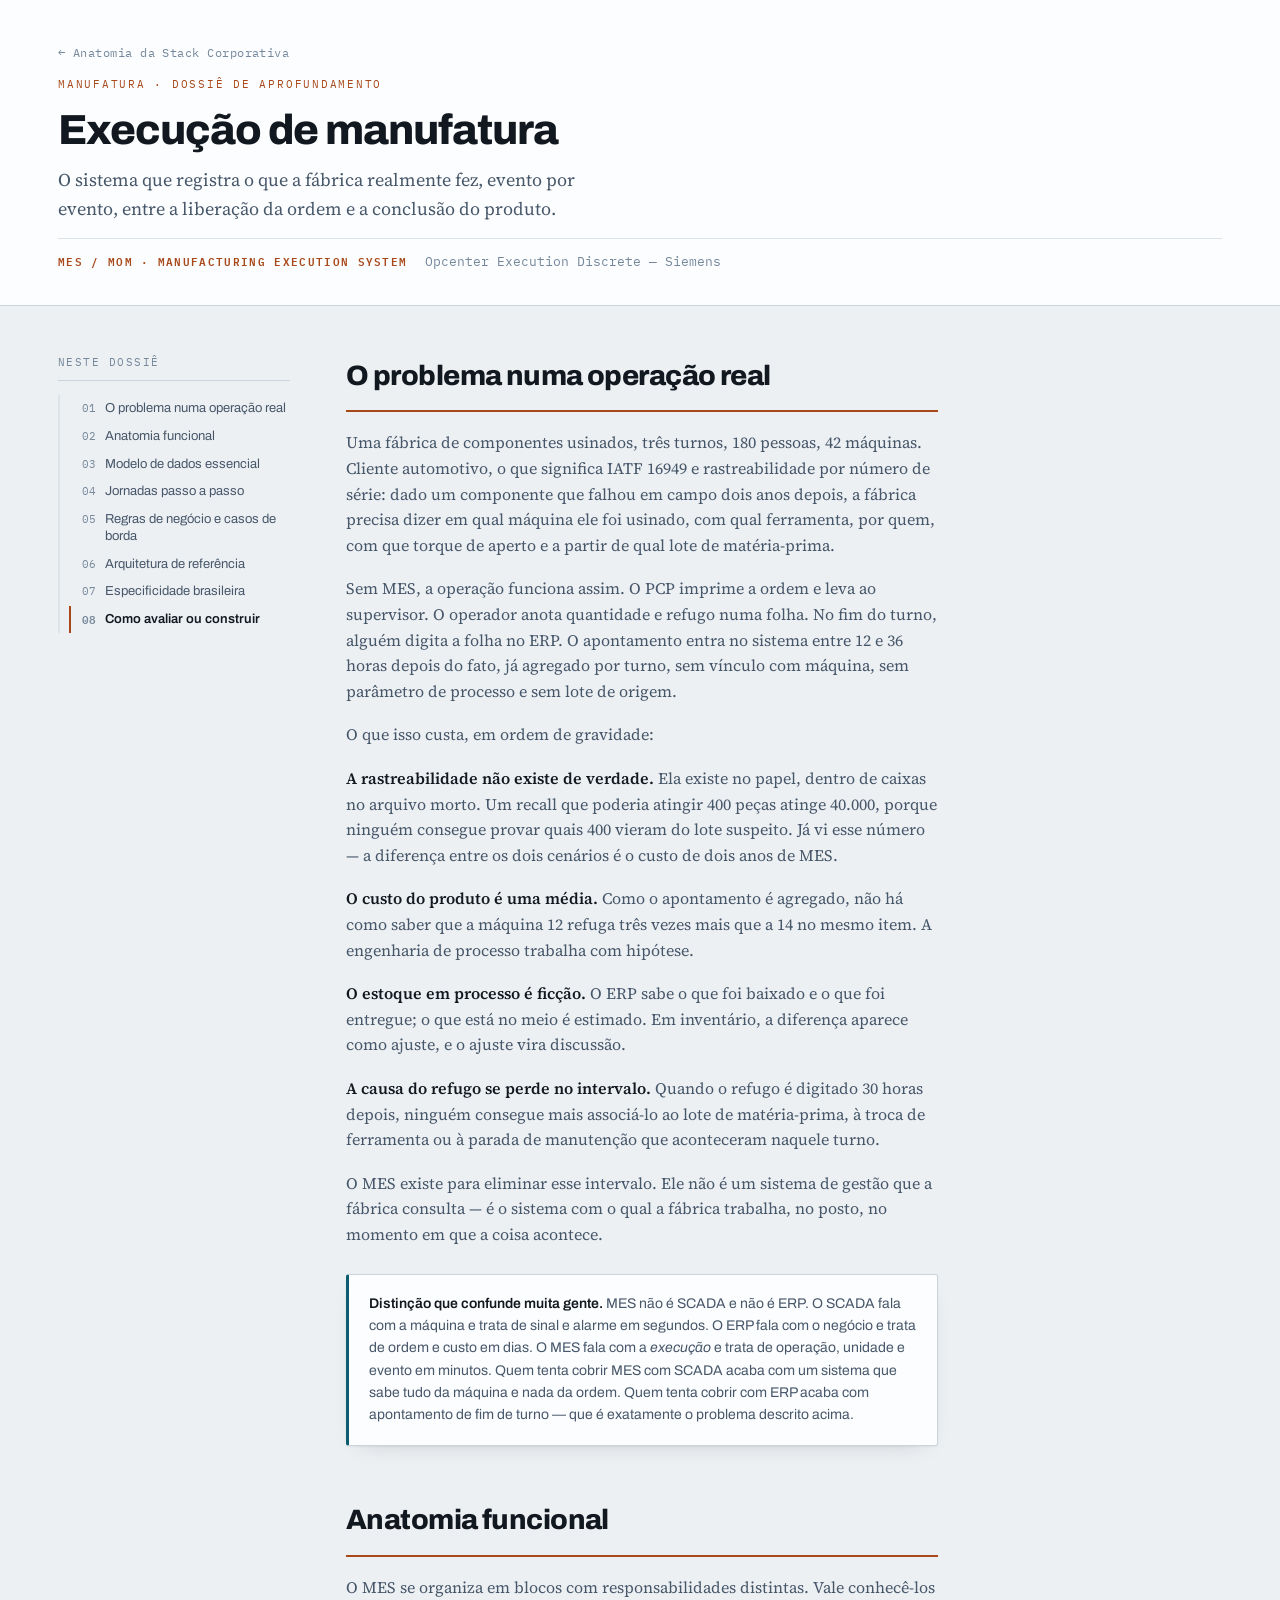
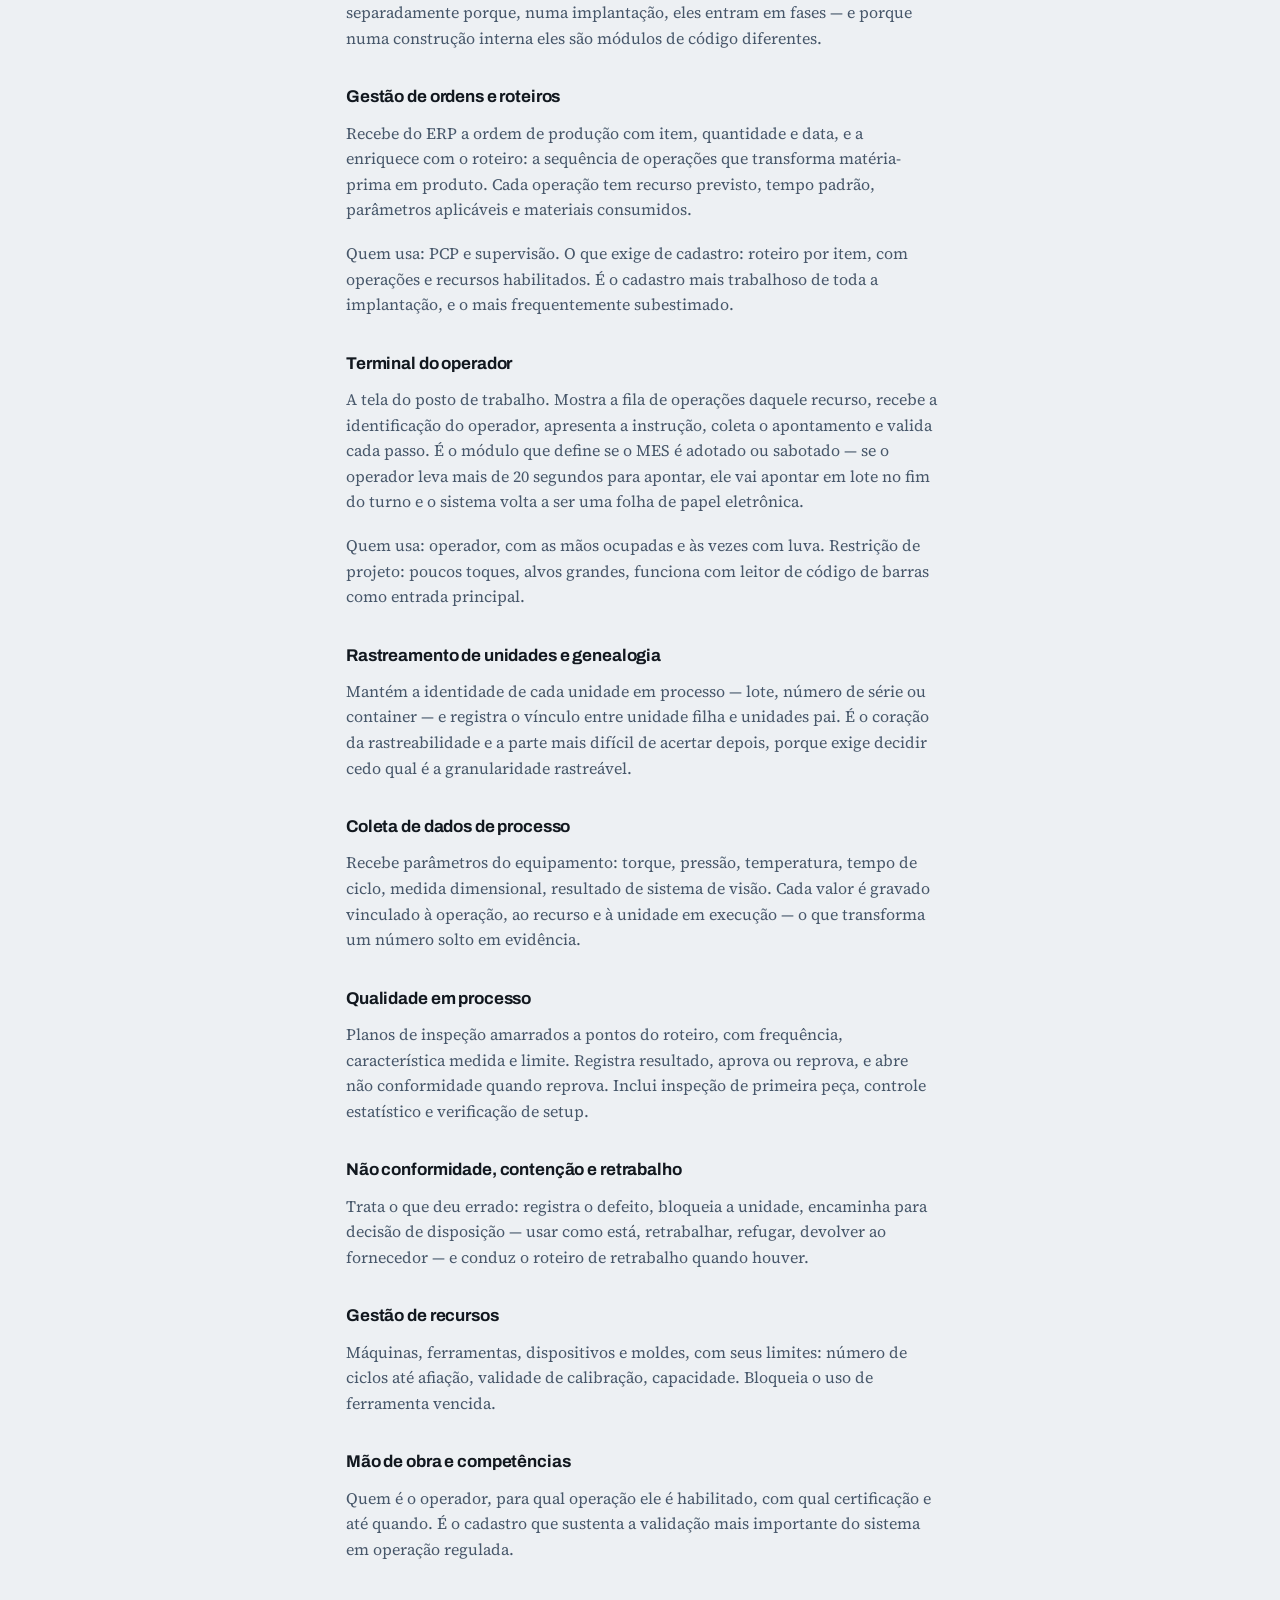
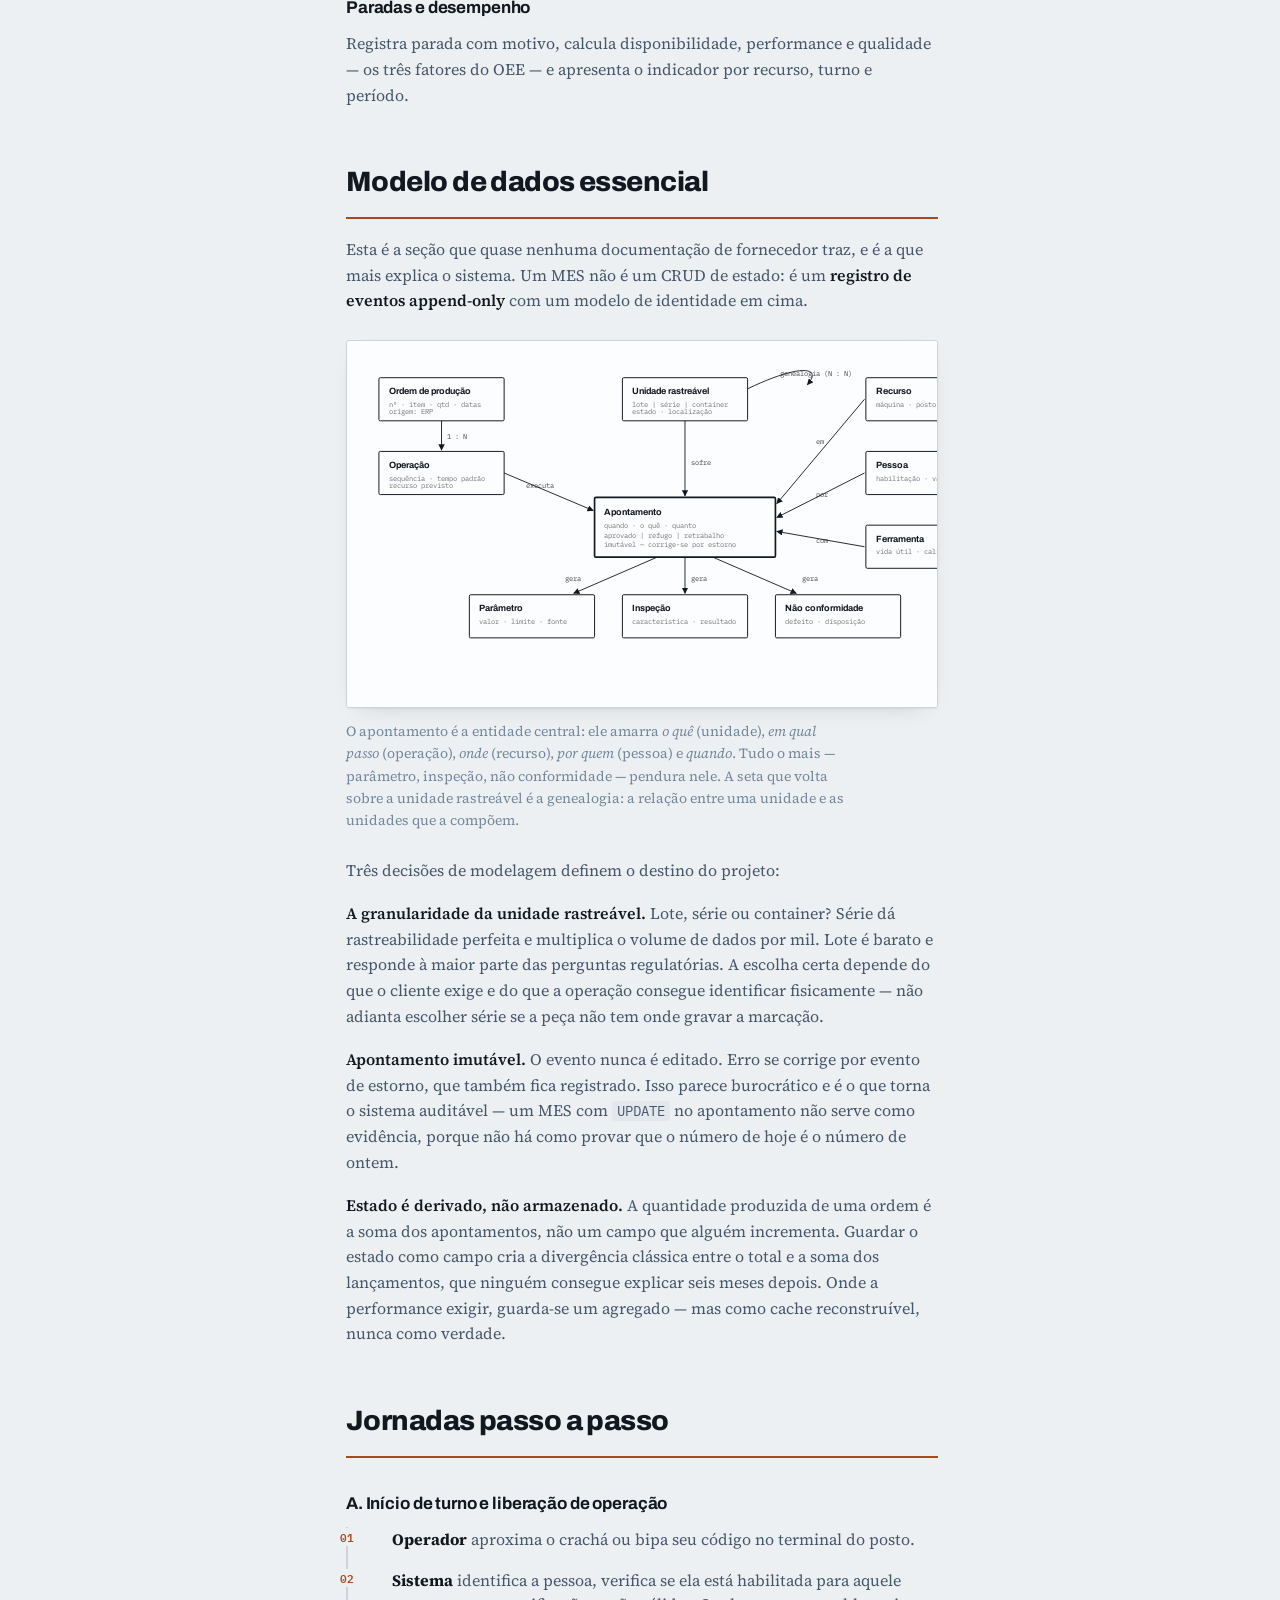
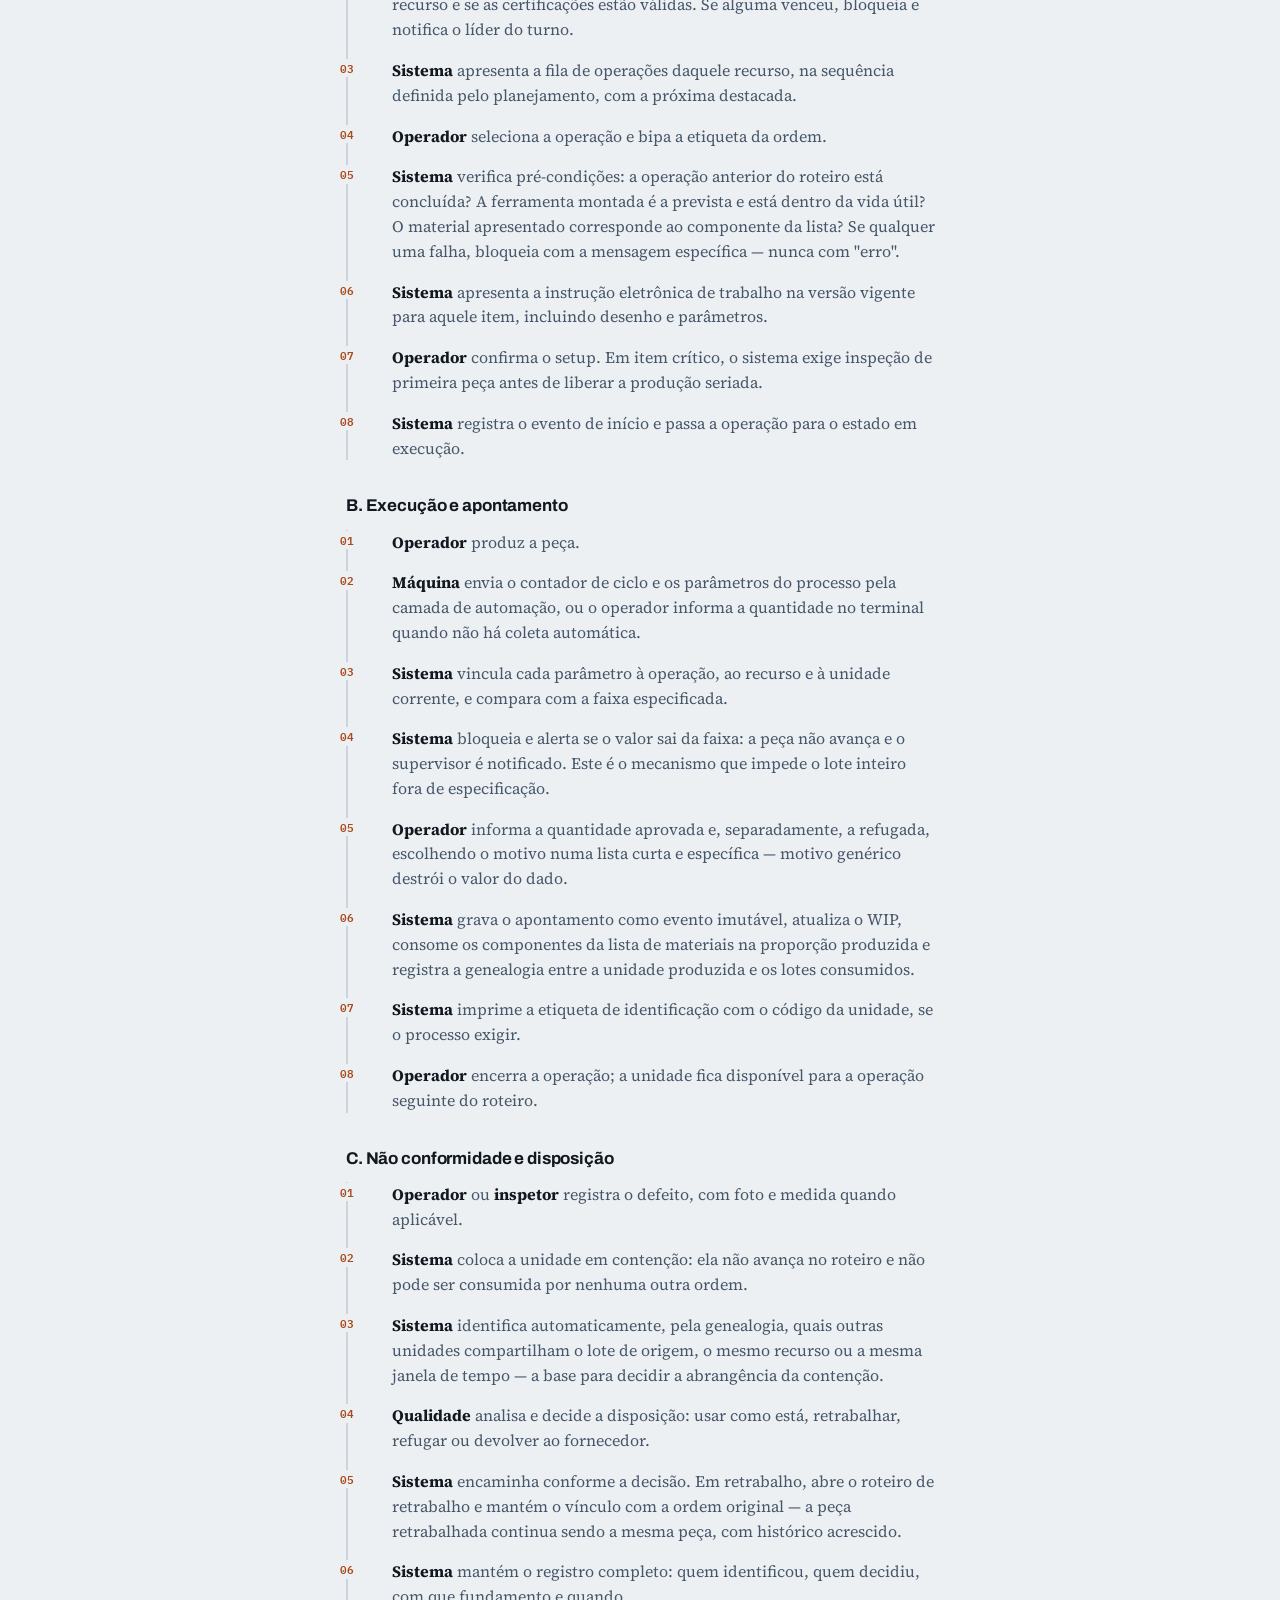
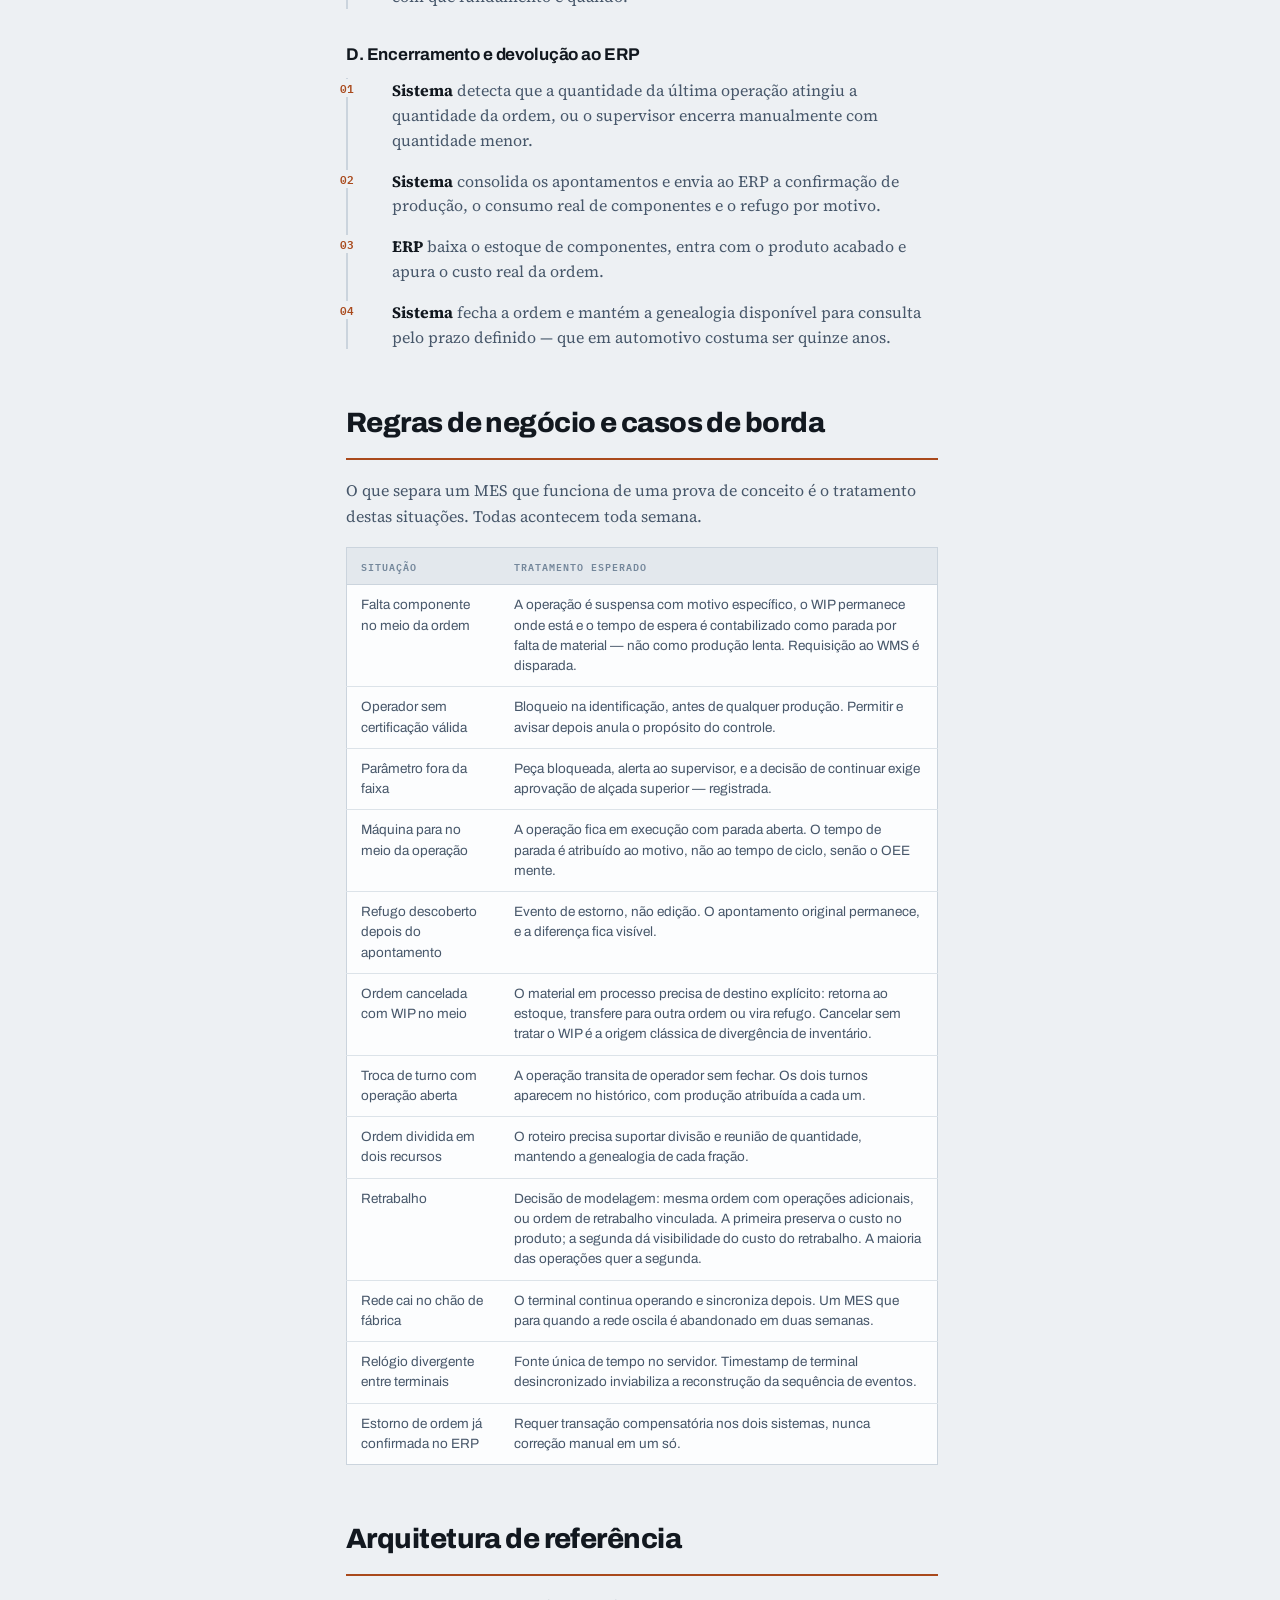
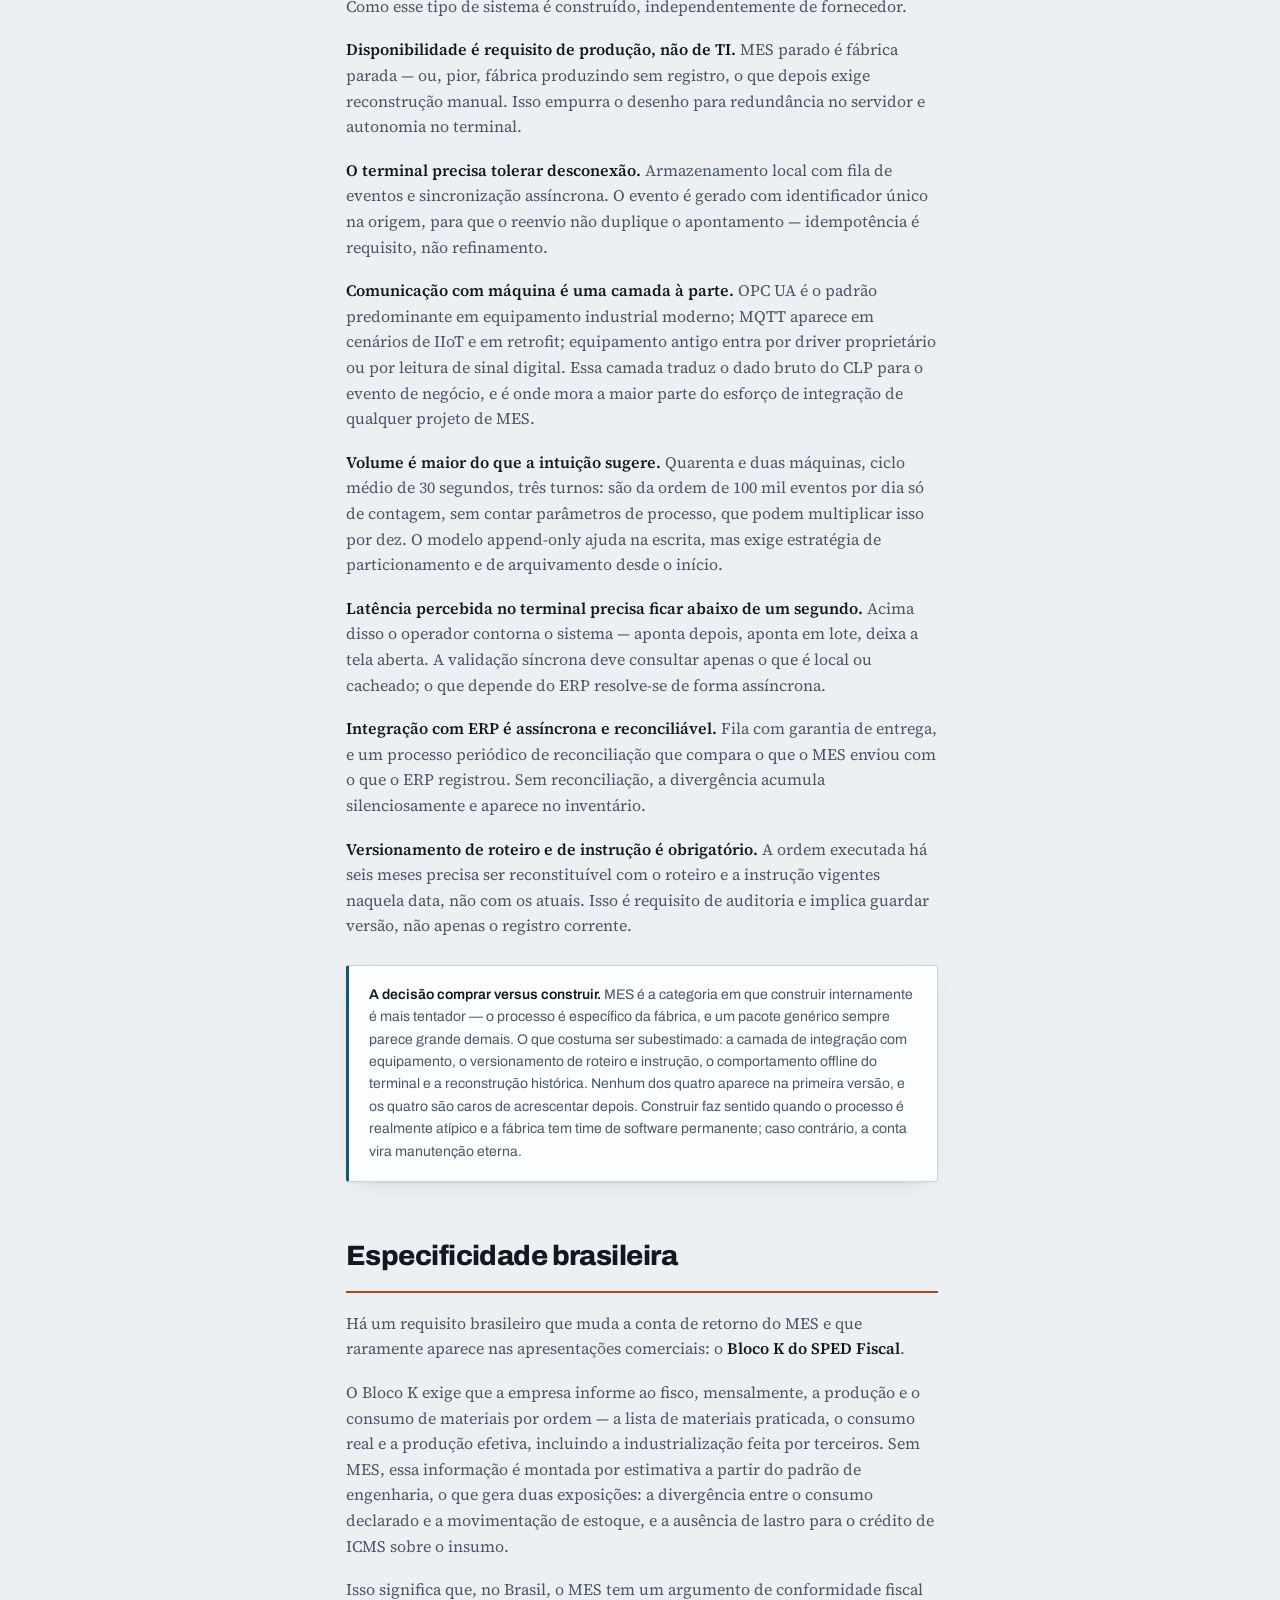
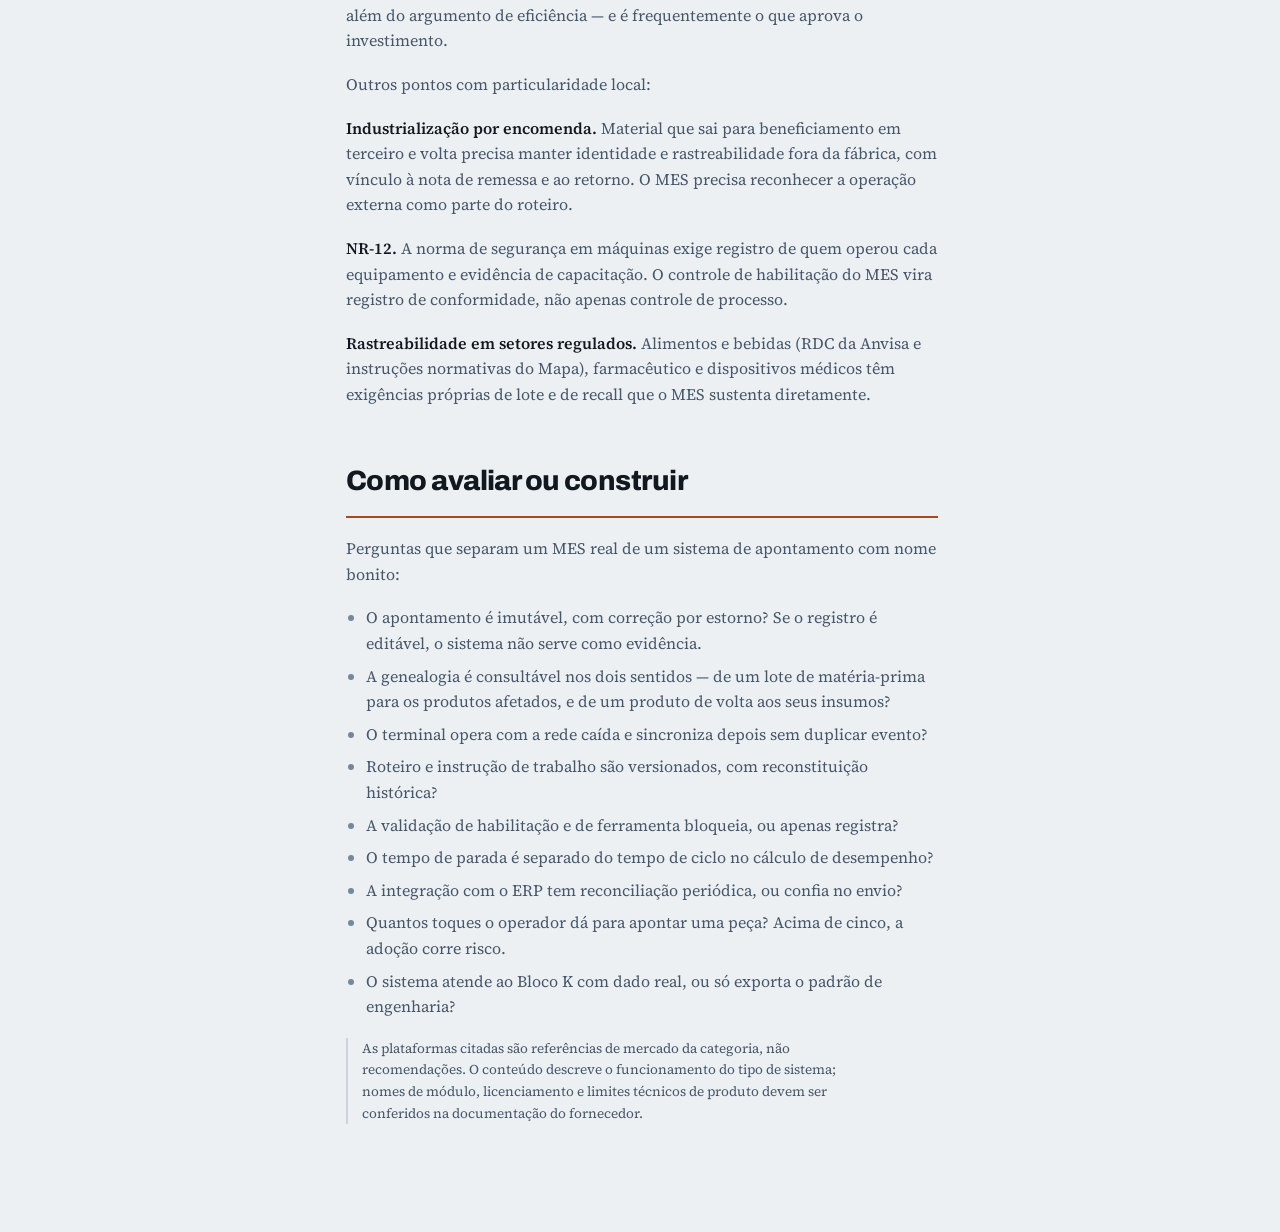
==== commit 619293bd: "Corrige a marcação das jornadas passo a passo O attr_list do Markdown aplica a classe ao último item" ====
--- a/mes/index.html
+++ b/mes/index.html
@@ -168,6 +168,7 @@
     <p><strong>Estado é derivado, não armazenado.</strong> A quantidade produzida de uma ordem é a soma dos apontamentos, não um campo que alguém incrementa. Guardar o estado como campo cria a divergência clássica entre o total e a soma dos lançamentos, que ninguém consegue explicar seis meses depois. Onde a performance exigir, guarda-se um agregado — mas como cache reconstruível, nunca como verdade.</p>
     <h2 id="s4">Jornadas passo a passo</h2>
     <h3>A. Início de turno e liberação de operação</h3>
+    <div class="jornada">
     <ol>
     <li><strong>Operador</strong> aproxima o crachá ou bipa seu código no terminal do posto.</li>
     <li><strong>Sistema</strong> identifica a pessoa, verifica se ela está habilitada para aquele recurso e se as certificações estão válidas. Se alguma venceu, bloqueia e notifica o líder do turno.</li>
@@ -176,9 +177,11 @@
     <li><strong>Sistema</strong> verifica pré-condições: a operação anterior do roteiro está concluída? A ferramenta montada é a prevista e está dentro da vida útil? O material apresentado corresponde ao componente da lista? Se qualquer uma falha, bloqueia com a mensagem específica — nunca com "erro".</li>
     <li><strong>Sistema</strong> apresenta a instrução eletrônica de trabalho na versão vigente para aquele item, incluindo desenho e parâmetros.</li>
     <li><strong>Operador</strong> confirma o setup. Em item crítico, o sistema exige inspeção de primeira peça antes de liberar a produção seriada.</li>
-    <li class="jornada"><strong>Sistema</strong> registra o evento de início e passa a operação para o estado em execução.</li>
+    <li><strong>Sistema</strong> registra o evento de início e passa a operação para o estado em execução.</li>
     </ol>
+    </div>
     <h3>B. Execução e apontamento</h3>
+    <div class="jornada">
     <ol>
     <li><strong>Operador</strong> produz a peça.</li>
     <li><strong>Máquina</strong> envia o contador de ciclo e os parâmetros do processo pela camada de automação, ou o operador informa a quantidade no terminal quando não há coleta automática.</li>
@@ -187,24 +190,29 @@
     <li><strong>Operador</strong> informa a quantidade aprovada e, separadamente, a refugada, escolhendo o motivo numa lista curta e específica — motivo genérico destrói o valor do dado.</li>
     <li><strong>Sistema</strong> grava o apontamento como evento imutável, atualiza o WIP, consome os componentes da lista de materiais na proporção produzida e registra a genealogia entre a unidade produzida e os lotes consumidos.</li>
     <li><strong>Sistema</strong> imprime a etiqueta de identificação com o código da unidade, se o processo exigir.</li>
-    <li class="jornada"><strong>Operador</strong> encerra a operação; a unidade fica disponível para a operação seguinte do roteiro.</li>
+    <li><strong>Operador</strong> encerra a operação; a unidade fica disponível para a operação seguinte do roteiro.</li>
     </ol>
+    </div>
     <h3>C. Não conformidade e disposição</h3>
+    <div class="jornada">
     <ol>
     <li><strong>Operador</strong> ou <strong>inspetor</strong> registra o defeito, com foto e medida quando aplicável.</li>
     <li><strong>Sistema</strong> coloca a unidade em contenção: ela não avança no roteiro e não pode ser consumida por nenhuma outra ordem.</li>
     <li><strong>Sistema</strong> identifica automaticamente, pela genealogia, quais outras unidades compartilham o lote de origem, o mesmo recurso ou a mesma janela de tempo — a base para decidir a abrangência da contenção.</li>
     <li><strong>Qualidade</strong> analisa e decide a disposição: usar como está, retrabalhar, refugar ou devolver ao fornecedor.</li>
     <li><strong>Sistema</strong> encaminha conforme a decisão. Em retrabalho, abre o roteiro de retrabalho e mantém o vínculo com a ordem original — a peça retrabalhada continua sendo a mesma peça, com histórico acrescido.</li>
-    <li class="jornada"><strong>Sistema</strong> mantém o registro completo: quem identificou, quem decidiu, com que fundamento e quando.</li>
+    <li><strong>Sistema</strong> mantém o registro completo: quem identificou, quem decidiu, com que fundamento e quando.</li>
     </ol>
+    </div>
     <h3>D. Encerramento e devolução ao ERP</h3>
+    <div class="jornada">
     <ol>
     <li><strong>Sistema</strong> detecta que a quantidade da última operação atingiu a quantidade da ordem, ou o supervisor encerra manualmente com quantidade menor.</li>
     <li><strong>Sistema</strong> consolida os apontamentos e envia ao ERP a confirmação de produção, o consumo real de componentes e o refugo por motivo.</li>
     <li><strong>ERP</strong> baixa o estoque de componentes, entra com o produto acabado e apura o custo real da ordem.</li>
-    <li class="jornada"><strong>Sistema</strong> fecha a ordem e mantém a genealogia disponível para consulta pelo prazo definido — que em automotivo costuma ser quinze anos.</li>
+    <li><strong>Sistema</strong> fecha a ordem e mantém a genealogia disponível para consulta pelo prazo definido — que em automotivo costuma ser quinze anos.</li>
     </ol>
+    </div>
     <h2 id="s5">Regras de negócio e casos de borda</h2>
     <p>O que separa um MES que funciona de uma prova de conceito é o tratamento destas situações. Todas acontecem toda semana.</p>
     <table>
--- a/assets/style.css
+++ b/assets/style.css
@@ -467,22 +467,22 @@
   }
 
   /* jornadas passo a passo */
-  ol.jornada {
+  .jornada ol {
     list-style: none;
     counter-reset: passo;
     margin: 0 0 18px;
     padding: 0;
     border-left: 2px solid var(--rule);
   }
-  ol.jornada li {
+  .jornada ol li {
     counter-increment: passo;
     position: relative;
     padding: 0 0 16px 44px;
     color: var(--ink-soft);
     line-height: 1.55;
   }
-  ol.jornada li:last-child { padding-bottom: 0; }
-  ol.jornada li::before {
+  .jornada ol li:last-child { padding-bottom: 0; }
+  .jornada ol li::before {
     content: counter(passo, decimal-leading-zero);
     position: absolute;
     left: -13px;
@@ -496,7 +496,7 @@
     background: var(--paper);
     padding: 1px 0;
   }
-  ol.jornada li strong { color: var(--ink); font-weight: 700; }
+  .jornada ol li strong { color: var(--ink); font-weight: 700; }
 
   /* tabelas do dossiê */
   main.prosa table {
